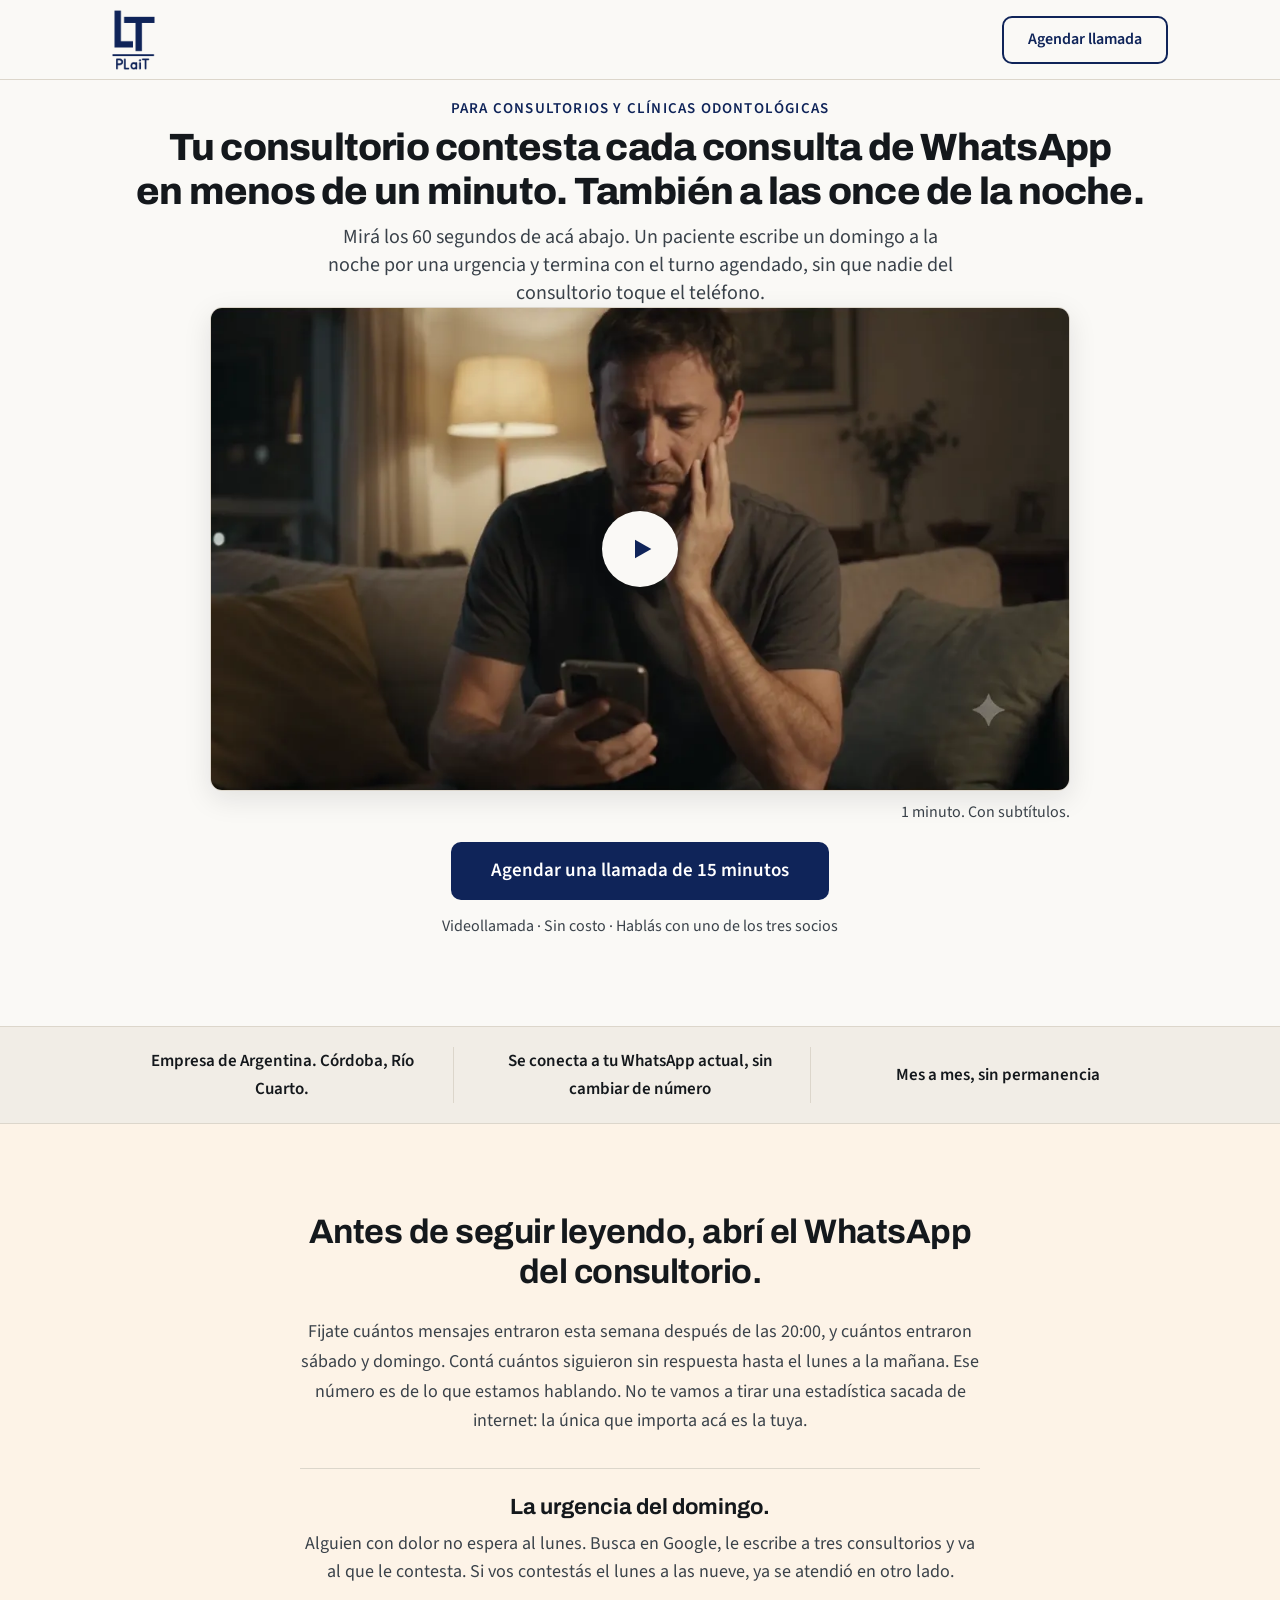
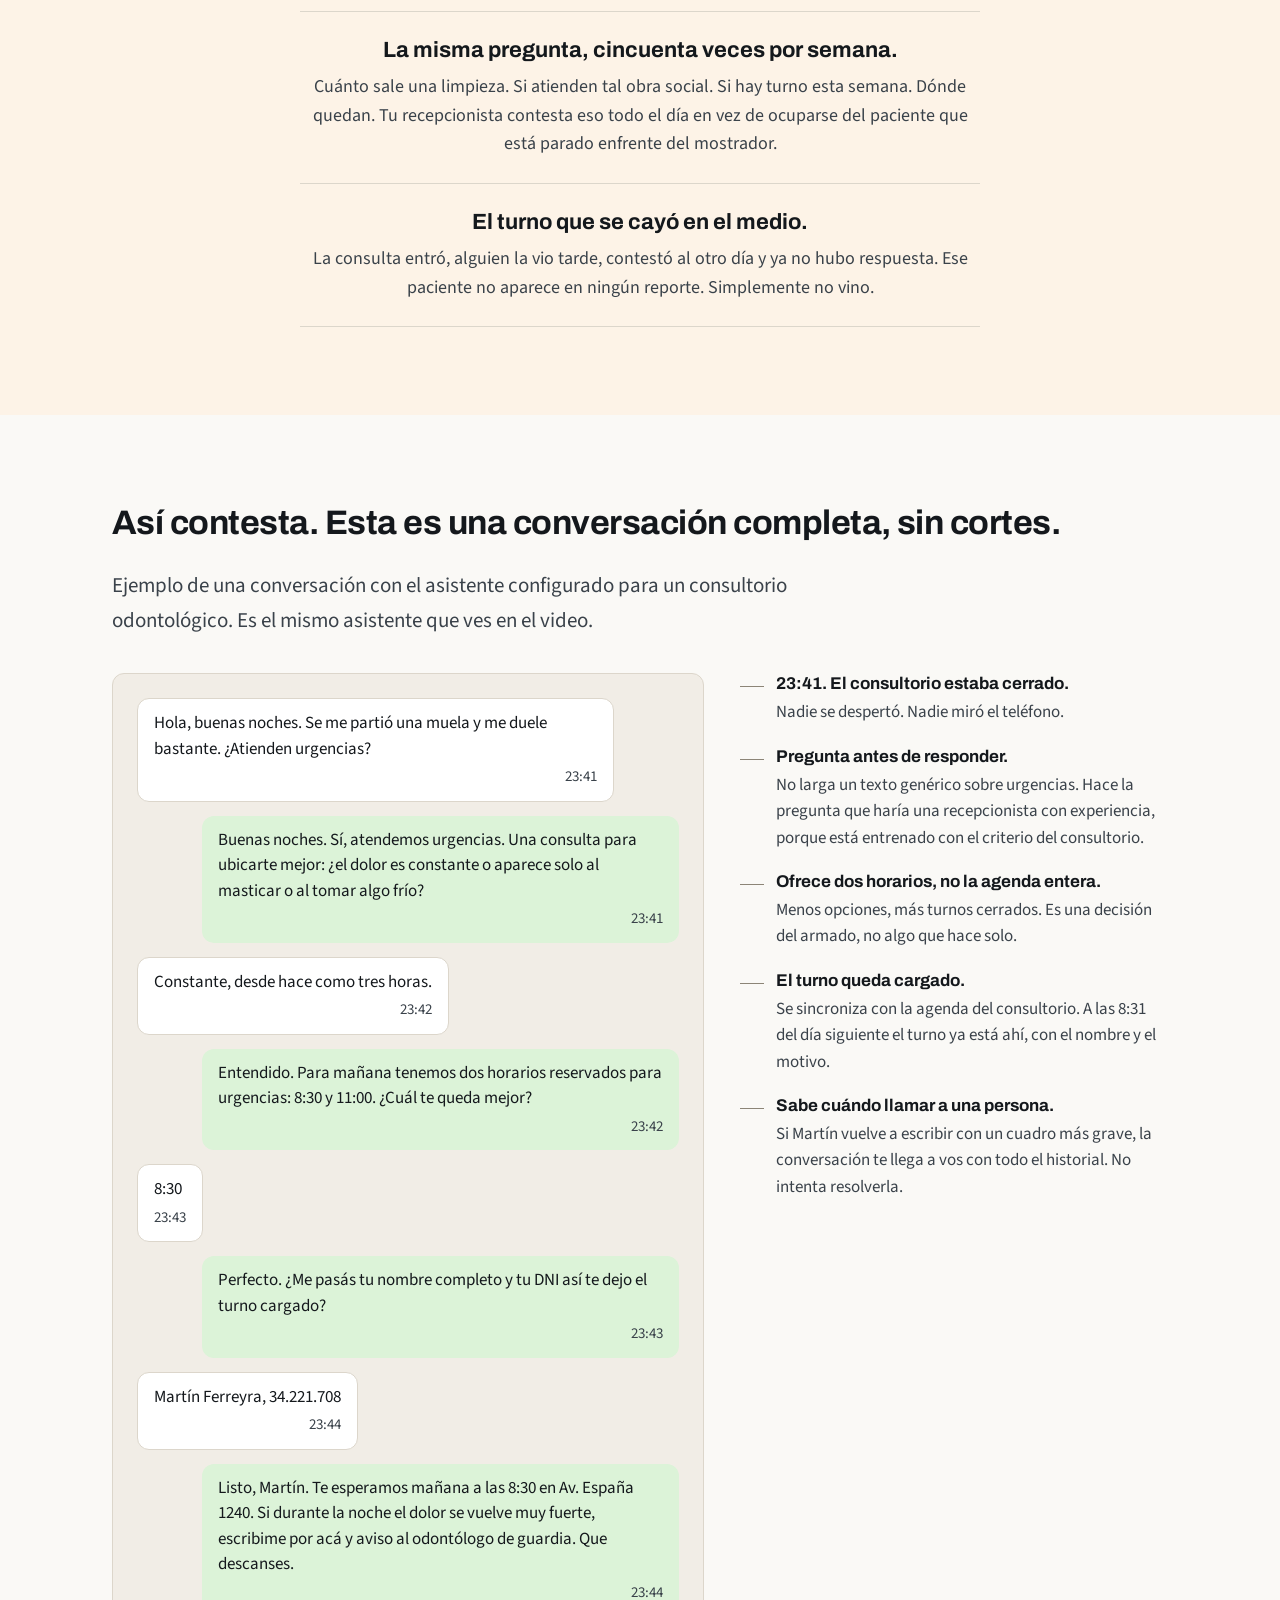
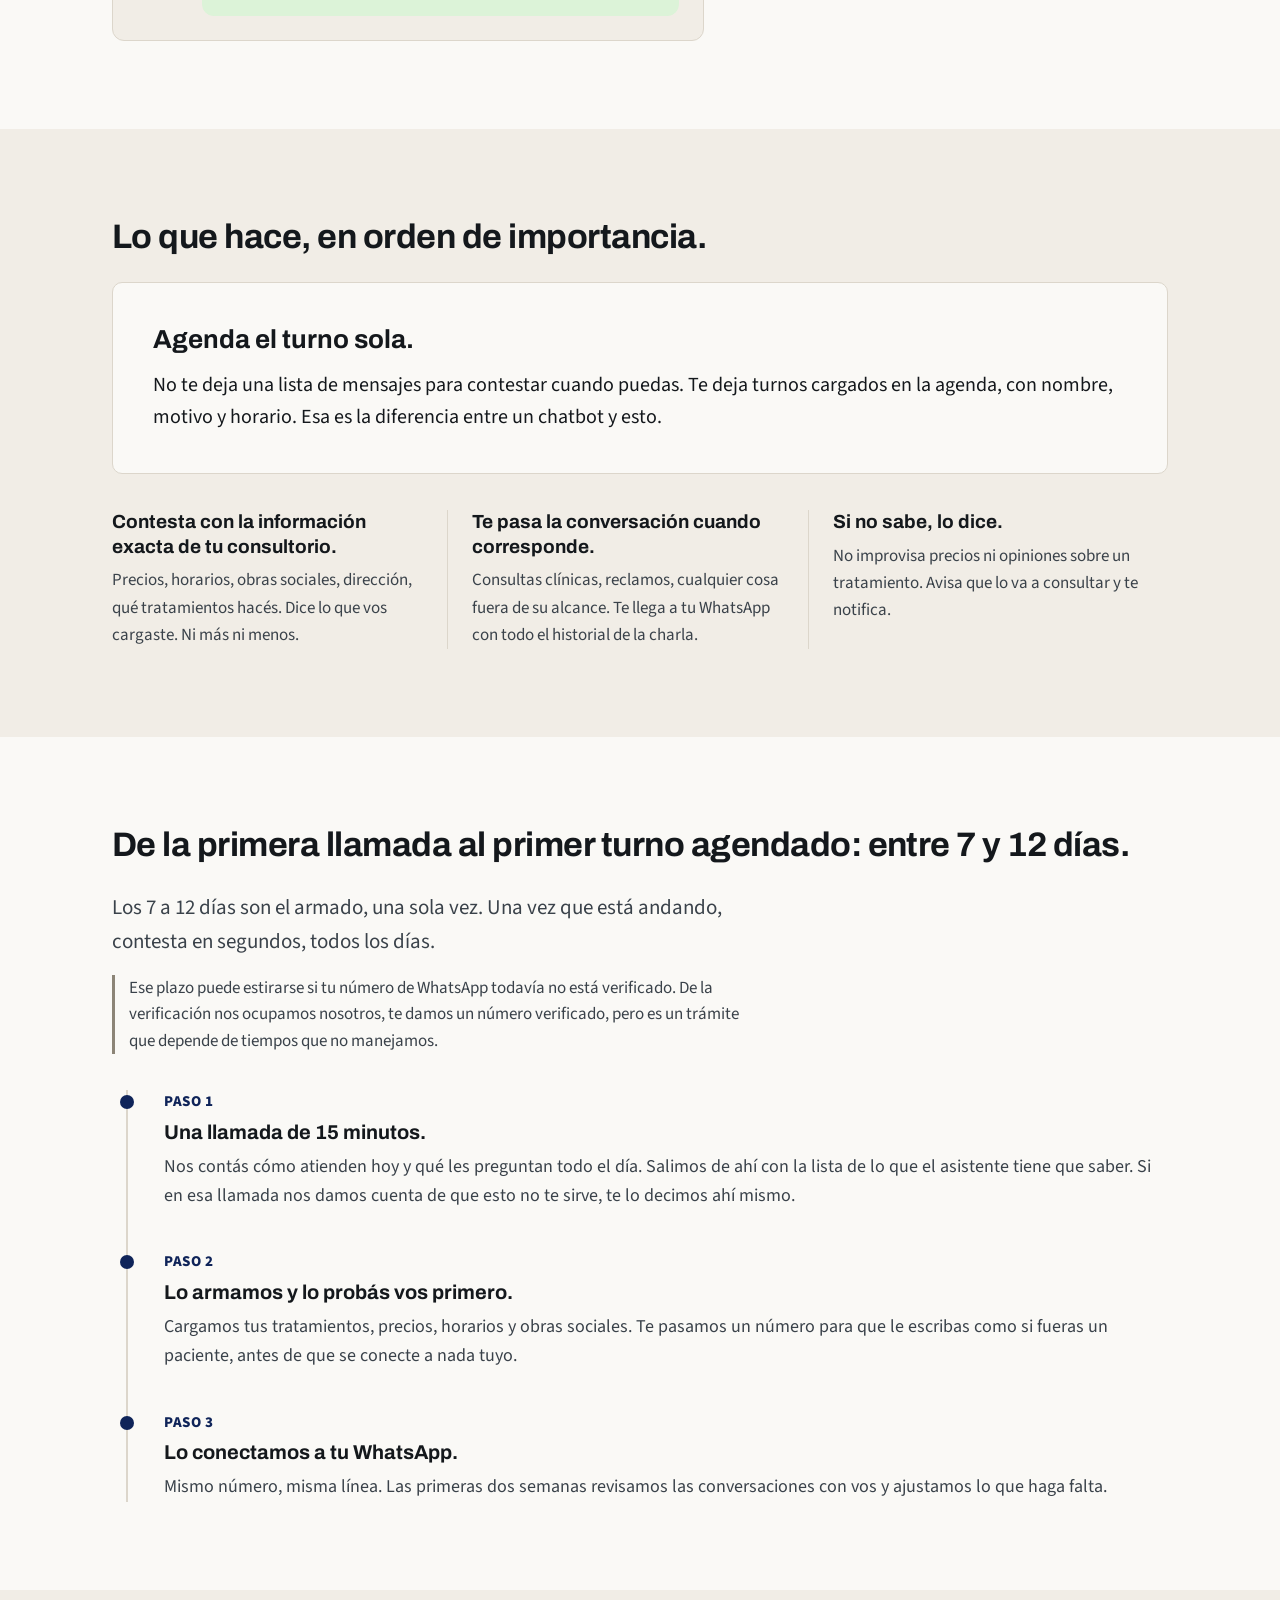
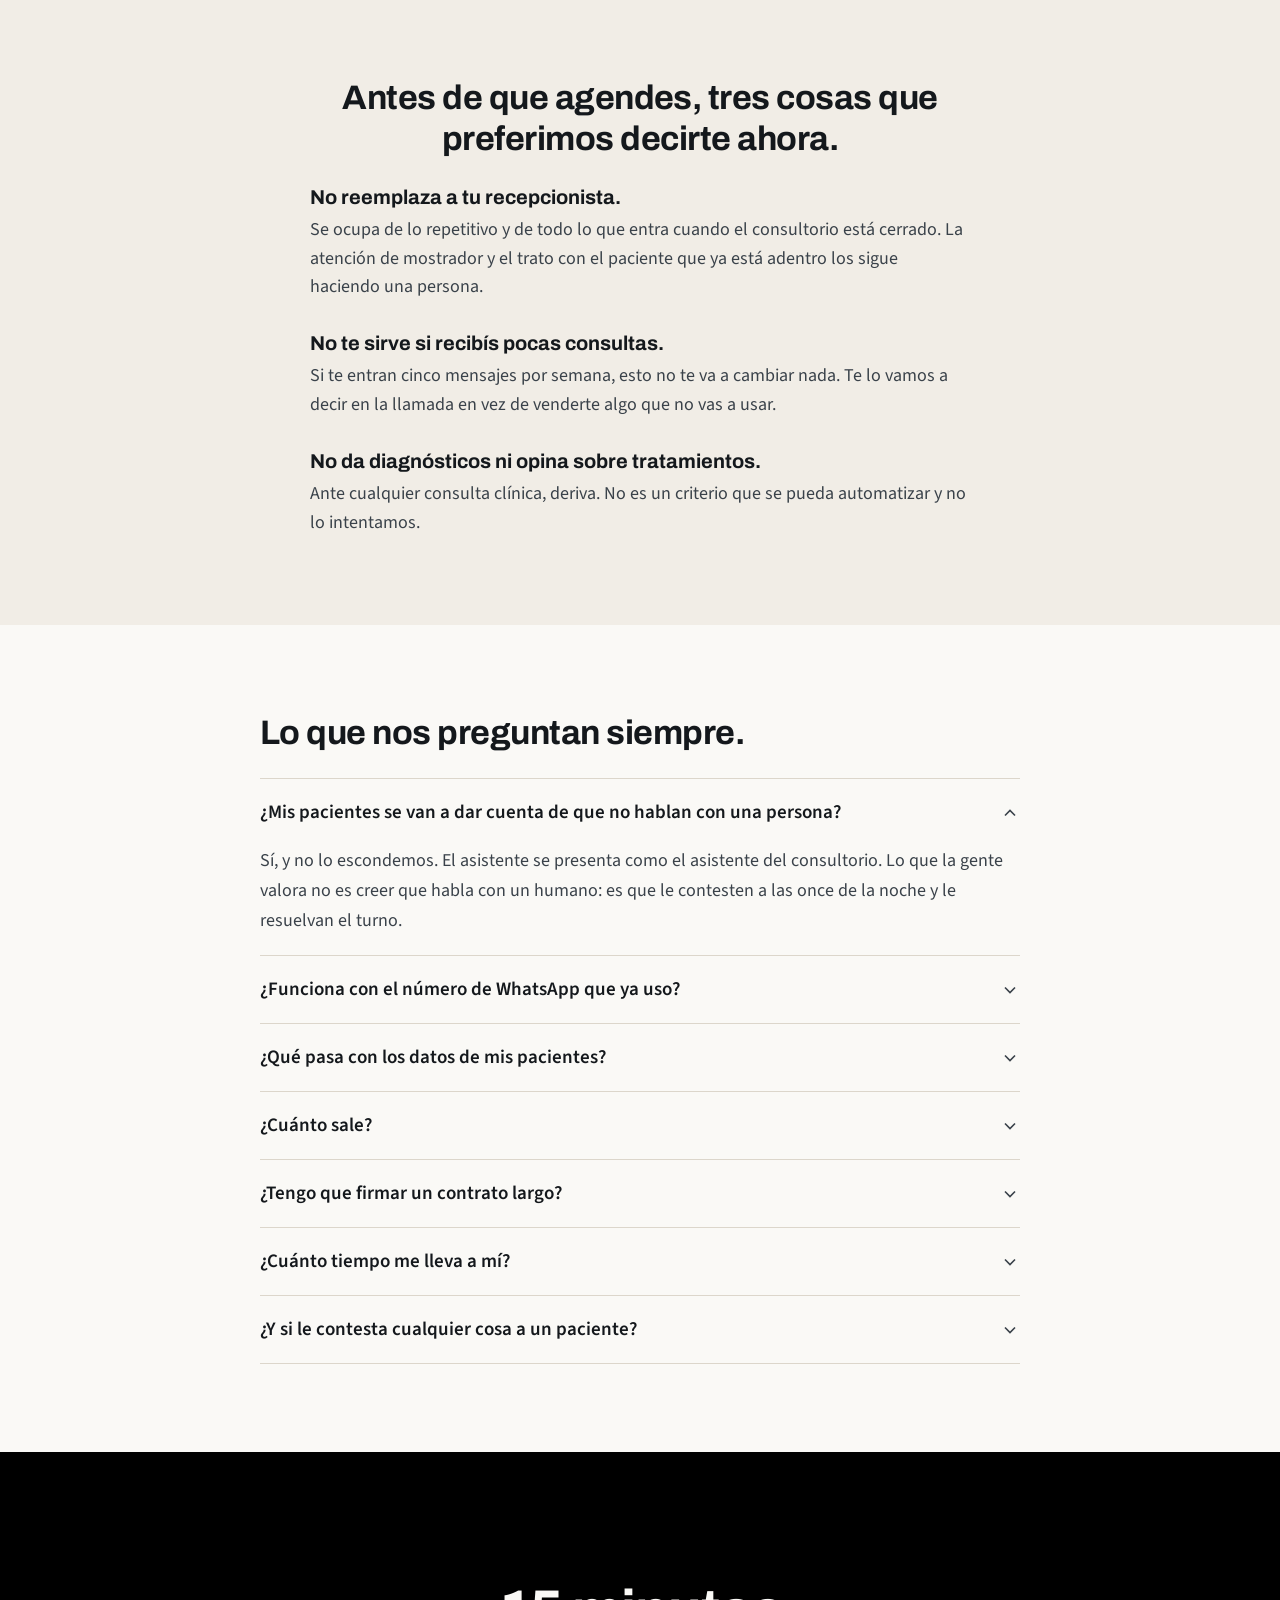
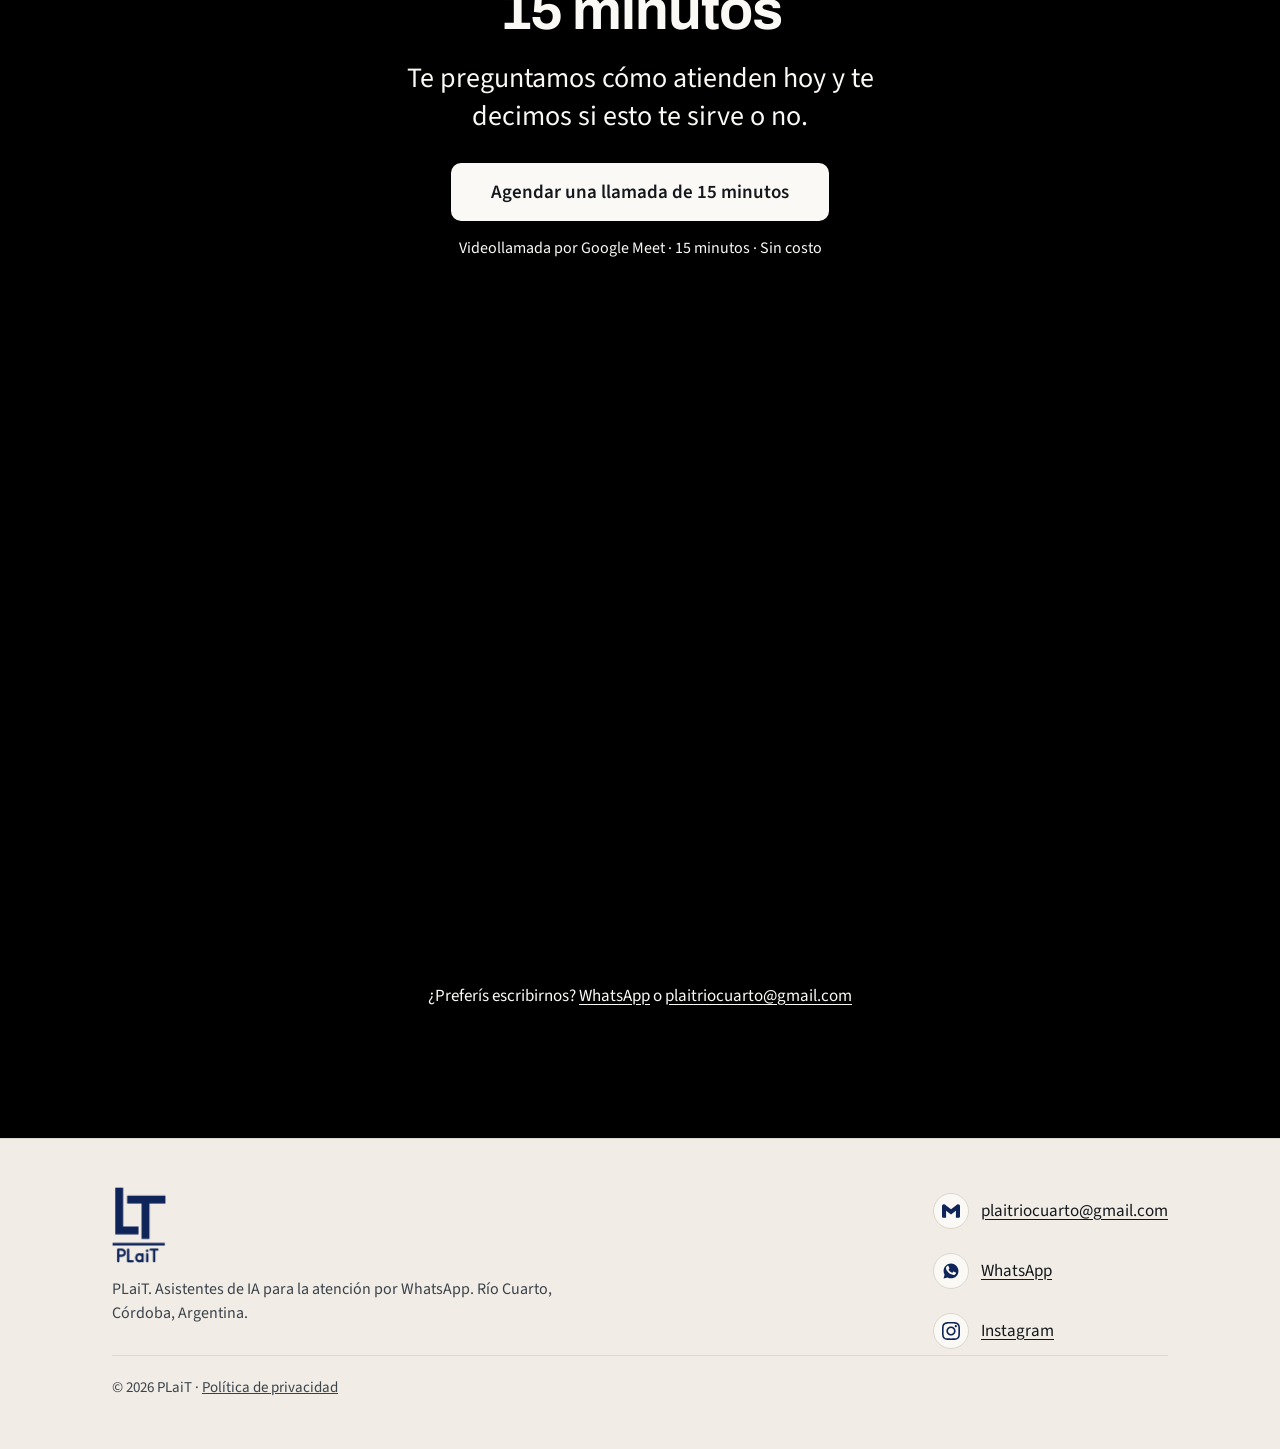
==== index.html @ 7ee76a8f "Landing de PLaiT: sitio estatico con video demo Pagina de captacion para consultorios odontologicos:" ====
<!DOCTYPE html>
<html lang="es-AR">
<head>
  <meta charset="UTF-8">
  <meta name="viewport" content="width=device-width, initial-scale=1.0">
  <title>Asistente de IA para consultorios odontológicos | PLaiT</title>
  <meta name="description" content="Un asistente que contesta el WhatsApp de tu consultorio las 24 horas, responde precios y obras sociales, y agenda los turnos solo. Somos PLaiT, de Río Cuarto. Agendá una llamada de 15 minutos.">
  
  <!-- Preload de imagen crítica LCP -->
  <link rel="preload" as="image" href="assets/images/video-poster-vertical.webp" type="image/webp" media="(max-width: 767px)">
  <link rel="preload" as="image" href="assets/images/video-poster-horizontal.webp" type="image/webp" media="(min-width: 768px)">
  
  <!-- Google Fonts con preconnect y font-display swap -->
  <link rel="preconnect" href="https://fonts.googleapis.com">
  <link rel="preconnect" href="https://fonts.gstatic.com" crossorigin>
  <link href="https://fonts.googleapis.com/css2?family=Archivo:wght@700;800&family=Source+Sans+3:wght@400;600&display=swap" rel="stylesheet">
  
  <!-- Open Graph -->
  <meta property="og:type" content="website">
  <meta property="og:title" content="Asistente de IA para consultorios odontológicos | PLaiT">
  <meta property="og:description" content="Un asistente que contesta el WhatsApp de tu consultorio las 24 horas, responde precios y obras sociales, y agenda los turnos solo. Somos PLaiT, de Río Cuarto. Agendá una llamada de 15 minutos.">
  <meta property="og:image" content="assets/images/og-plait.jpg">
  <meta property="og:image:width" content="1200">
  <meta property="og:image:height" content="630">
  <meta property="og:locale" content="es_AR">

  <!-- Favicon -->
  <link rel="icon" type="image/svg+xml" href="assets/images/favicon.svg">

  <!-- Estilos principales -->
  <link rel="stylesheet" href="assets/css/styles.css?v=2026091102">

  <!-- Datos Estructurados JSON-LD -->
  <script type="application/ld+json">
  {
    "@context": "https://schema.org",
    "@graph": [
      {
        "@type": "Organization",
        "name": "PLaiT",
        "description": "Asistentes de IA para la atención por WhatsApp de consultorios y clínicas odontológicas.",
        "email": "plaitriocuarto@gmail.com",
        "address": {
          "@type": "PostalAddress",
          "addressLocality": "Río Cuarto",
          "addressRegion": "Córdoba",
          "addressCountry": "AR"
        }
      },
      {
        "@type": "FAQPage",
        "mainEntity": [
          {
            "@type": "Question",
            "name": "¿Mis pacientes se van a dar cuenta de que no hablan con una persona?",
            "acceptedAnswer": {
              "@type": "Answer",
              "text": "Sí, y no lo escondemos. El asistente se presenta como el asistente del consultorio. Lo que la gente valora no es creer que habla con un humano: es que le contesten a las once de la noche y le resuelvan el turno."
            }
          },
          {
            "@type": "Question",
            "name": "¿Funciona con el número de WhatsApp que ya uso?",
            "acceptedAnswer": {
              "@type": "Answer",
              "text": "Sí, tus pacientes siguen escribiendo al mismo número de siempre. En la llamada te explicamos qué cambia del lado tuyo según cómo estés usando WhatsApp hoy, porque no es igual en todos los casos."
            }
          },
          {
            "@type": "Question",
            "name": "¿Qué pasa con los datos de mis pacientes?",
            "acceptedAnswer": {
              "@type": "Answer",
              "text": "Las conversaciones son tuyas y quedan en tu WhatsApp, igual que ahora. No usamos la información de tus pacientes para ninguna otra cosa. Si necesitás un acuerdo de confidencialidad firmado, lo firmamos."
            }
          },
          {
            "@type": "Question",
            "name": "¿Cuánto sale?",
            "acceptedAnswer": {
              "@type": "Answer",
              "text": "Hay un pago único de implementación, que es armarlo y entrenarlo con la información de tu consultorio, y una cuota mensual. El número depende del volumen de consultas que recibas, así que el precio real te lo damos en la llamada con tu volumen sobre la mesa. Te lo decimos en los primeros diez minutos, no después de una presentación de una hora."
            }
          },
          {
            "@type": "Question",
            "name": "¿Tengo que firmar un contrato largo?",
            "acceptedAnswer": {
              "@type": "Answer",
              "text": "Mes a mes. Avisás y se corta el mes siguiente. Sin permanencia mínima y sin penalidad."
            }
          },
          {
            "@type": "Question",
            "name": "¿Cuánto tiempo me lleva a mí?",
            "acceptedAnswer": {
              "@type": "Answer",
              "text": "La llamada de 15 minutos y un rato juntando la información: precios, horarios, obras sociales, tratamientos. La configuración la hacemos nosotros."
            }
          },
          {
            "@type": "Question",
            "name": "¿Y si le contesta cualquier cosa a un paciente?",
            "acceptedAnswer": {
              "@type": "Answer",
              "text": "Solo responde con la información que cargamos. Fuera de eso deriva. Además, las primeras dos semanas revisamos las conversaciones con vos, una por una si hace falta."
            }
          }
        ]
      }
    ]
  }
  </script>
</head>
<body>

  <!-- 4.1. Header -->
  <header class="site-header">
    <div class="container">
      <div class="header-inner">
        <a href="/" aria-label="PLaiT inicio" class="brand-link">
          <img src="assets/images/plait-logo.svg" alt="PLaiT"
               class="brand-logo" width="43" height="60">
        </a>
        <a href="#agendar" class="header-btn cta-cal">Agendar llamada</a>
      </div>
    </div>
  </header>

  <main>
    <!-- 4.2. Hero -->
    <section class="hero-section" id="hero" aria-labelledby="hero-title">
      <div class="container">
        <div class="hero-header" id="hero-header-container">
          <!-- El chip se inyecta dinámicamente si existe el parámetro ?n= -->
          <p class="hero-eyebrow">PARA CONSULTORIOS Y CLÍNICAS ODONTOLÓGICAS</p>
          <h1 class="hero-title" id="hero-title">Tu consultorio contesta cada consulta de WhatsApp<br class="desktop-break"> en menos de un minuto. También a las once de la noche.</h1>
          <p class="hero-bajada">Mirá los 60 segundos de acá abajo. Un paciente escribe un domingo a la noche por una urgencia y termina con el turno agendado, sin que nadie del consultorio toque el teléfono.</p>
        </div>

        <!-- Fachada de video con click-to-play -->
        <div class="video-container">
          <div class="video-wrapper" id="video-wrapper">
            <button type="button" class="video-facade" id="video-facade" aria-label="Reproducir el video de demostración, 60 segundos">
              <picture>
                <source media="(max-width: 767px)" srcset="assets/images/video-poster-vertical.webp" type="image/webp" width="1080" height="1350">
                <source media="(max-width: 767px)" srcset="assets/images/video-poster-vertical.jpg" type="image/jpeg" width="1080" height="1350">
                <source srcset="assets/images/video-poster-horizontal.webp" type="image/webp">
                <img src="assets/images/video-poster-horizontal.jpg" alt="Un paciente con dolor de muelas mira el celular un domingo a las 23:41" width="1600" height="900" loading="eager" fetchpriority="high">
              </picture>
              <span class="play-btn" aria-hidden="true">
                <svg class="play-icon" viewBox="0 0 24 24" aria-hidden="true"><polygon points="6,4 20,12 6,20"></polygon></svg>
              </span>
            </button>
          </div>
          <p class="video-caption">1 minuto. Con subtítulos.</p>
        </div>

        <!-- CTA Principal del Hero -->
        <div class="hero-cta-group">
          <a href="#agendar" class="btn-cta cta-cal">Agendar una llamada de 15 minutos</a>
          <p class="microcopy">Videollamada · Sin costo · Hablás con uno de los tres socios</p>
        </div>
      </div>
    </section>

    <!-- 4.3. Franja de hechos -->
    <section class="hechos-section" aria-label="Hechos clave de PLaiT">
      <div class="container">
        <div class="hechos-grid">
          <div class="hecho-item">Empresa de Argentina. Córdoba, Río Cuarto.</div>
          <div class="hecho-item">Se conecta a tu WhatsApp actual, sin cambiar de número</div>
          <div class="hecho-item">Mes a mes, sin permanencia</div>
        </div>
      </div>
    </section>

    <!-- 4.4. El problema -->
    <section class="problema-section" id="problema" aria-labelledby="problema-title">
      <div class="container">
        <div class="problema-wrapper">
          <h2 id="problema-title">Antes de seguir leyendo, abrí el WhatsApp del consultorio.</h2>
          <p class="problema-bajada">Fijate cuántos mensajes entraron esta semana después de las 20:00, y cuántos entraron sábado y domingo. Contá cuántos siguieron sin respuesta hasta el lunes a la mañana. Ese número es de lo que estamos hablando. No te vamos a tirar una estadística sacada de internet: la única que importa acá es la tuya.</p>
          <div class="problema-lista">
            <article class="problema-item">
              <h3>La urgencia del domingo.</h3>
              <p>Alguien con dolor no espera al lunes. Busca en Google, le escribe a tres consultorios y va al que le contesta. Si vos contestás el lunes a las nueve, ya se atendió en otro lado.</p>
            </article>
            <article class="problema-item">
              <h3>La misma pregunta, cincuenta veces por semana.</h3>
              <p>Cuánto sale una limpieza. Si atienden tal obra social. Si hay turno esta semana. Dónde quedan. Tu recepcionista contesta eso todo el día en vez de ocuparse del paciente que está parado enfrente del mostrador.</p>
            </article>
            <article class="problema-item">
              <h3>El turno que se cayó en el medio.</h3>
              <p>La consulta entró, alguien la vio tarde, contestó al otro día y ya no hubo respuesta. Ese paciente no aparece en ningún reporte. Simplemente no vino.</p>
            </article>
          </div>
        </div>
      </div>
    </section>

    <!-- 4.5. La demostración escrita -->
    <section class="demo-section" id="demostracion" aria-labelledby="demo-title">
      <div class="container">
        <div class="demo-header">
          <h2 id="demo-title">Así contesta. Esta es una conversación completa, sin cortes.</h2>
          <p class="demo-bajada">Ejemplo de una conversación con el asistente configurado para un consultorio odontológico. Es el mismo asistente que ves en el video.</p>
        </div>

        <div class="demo-grid">
          <!-- Columna Izquierda: Chat simulado en HTML y CSS puro -->
          <div class="chat-container" role="region" aria-label="Transcripción de la conversación de WhatsApp">
            <div class="chat-bubble bubble-paciente">
              <p>Hola, buenas noches. Se me partió una muela y me duele bastante. ¿Atienden urgencias?</p>
              <span class="chat-time">23:41</span>
            </div>

            <div class="chat-bubble bubble-asistente">
              <p>Buenas noches. Sí, atendemos urgencias. Una consulta para ubicarte mejor: ¿el dolor es constante o aparece solo al masticar o al tomar algo frío?</p>
              <span class="chat-time">23:41</span>
            </div>

            <div class="chat-bubble bubble-paciente">
              <p>Constante, desde hace como tres horas.</p>
              <span class="chat-time">23:42</span>
            </div>

            <div class="chat-bubble bubble-asistente">
              <p>Entendido. Para mañana tenemos dos horarios reservados para urgencias: 8:30 y 11:00. ¿Cuál te queda mejor?</p>
              <span class="chat-time">23:42</span>
            </div>

            <div class="chat-bubble bubble-paciente">
              <p>8:30</p>
              <span class="chat-time">23:43</span>
            </div>

            <div class="chat-bubble bubble-asistente">
              <p>Perfecto. ¿Me pasás tu nombre completo y tu DNI así te dejo el turno cargado?</p>
              <span class="chat-time">23:43</span>
            </div>

            <div class="chat-bubble bubble-paciente">
              <p>Martín Ferreyra, 34.221.708</p>
              <span class="chat-time">23:44</span>
            </div>

            <div class="chat-bubble bubble-asistente">
              <p>Listo, Martín. Te esperamos mañana a las 8:30 en Av. España 1240. Si durante la noche el dolor se vuelve muy fuerte, escribime por acá y aviso al odontólogo de guardia. Que descanses.</p>
              <span class="chat-time">23:44</span>
            </div>
          </div>

          <!-- Columna Derecha: Anotaciones conectadas -->
          <div class="anotaciones-list">
            <article class="anotacion-card">
              <span class="anotacion-line" aria-hidden="true"></span>
              <div class="anotacion-content">
                <h3>23:41. El consultorio estaba cerrado.</h3>
                <p>Nadie se despertó. Nadie miró el teléfono.</p>
              </div>
            </article>

            <article class="anotacion-card">
              <span class="anotacion-line" aria-hidden="true"></span>
              <div class="anotacion-content">
                <h3>Pregunta antes de responder.</h3>
                <p>No larga un texto genérico sobre urgencias. Hace la pregunta que haría una recepcionista con experiencia, porque está entrenado con el criterio del consultorio.</p>
              </div>
            </article>

            <article class="anotacion-card">
              <span class="anotacion-line" aria-hidden="true"></span>
              <div class="anotacion-content">
                <h3>Ofrece dos horarios, no la agenda entera.</h3>
                <p>Menos opciones, más turnos cerrados. Es una decisión del armado, no algo que hace solo.</p>
              </div>
            </article>

            <article class="anotacion-card">
              <span class="anotacion-line" aria-hidden="true"></span>
              <div class="anotacion-content">
                <h3>El turno queda cargado.</h3>
                <p>Se sincroniza con la agenda del consultorio. A las 8:31 del día siguiente el turno ya está ahí, con el nombre y el motivo.</p>
              </div>
            </article>

            <article class="anotacion-card">
              <span class="anotacion-line" aria-hidden="true"></span>
              <div class="anotacion-content">
                <h3>Sabe cuándo llamar a una persona.</h3>
                <p>Si Martín vuelve a escribir con un cuadro más grave, la conversación te llega a vos con todo el historial. No intenta resolverla.</p>
              </div>
            </article>
          </div>
        </div>
      </div>
    </section>

    <!-- 4.6. Qué hace -->
    <section class="que-hace-section" id="que-hace" aria-labelledby="que-hace-title">
      <div class="container">
        <h2 id="que-hace-title">Lo que hace, en orden de importancia.</h2>
        
        <div class="card-principal">
          <h3>Agenda el turno sola.</h3>
          <p>No te deja una lista de mensajes para contestar cuando puedas. Te deja turnos cargados en la agenda, con nombre, motivo y horario. Esa es la diferencia entre un chatbot y esto.</p>
        </div>

        <div class="secundarios-grid">
          <article class="secundario-item">
            <h3>Contesta con la información exacta de tu consultorio.</h3>
            <p>Precios, horarios, obras sociales, dirección, qué tratamientos hacés. Dice lo que vos cargaste. Ni más ni menos.</p>
          </article>

          <article class="secundario-item">
            <h3>Te pasa la conversación cuando corresponde.</h3>
            <p>Consultas clínicas, reclamos, cualquier cosa fuera de su alcance. Te llega a tu WhatsApp con todo el historial de la charla.</p>
          </article>

          <article class="secundario-item">
            <h3>Si no sabe, lo dice.</h3>
            <p>No improvisa precios ni opiniones sobre un tratamiento. Avisa que lo va a consultar y te notifica.</p>
          </article>
        </div>
      </div>
    </section>

    <!-- 4.7. Cómo se pone en marcha -->
    <section class="marcha-section" id="puesta-en-marcha" aria-labelledby="marcha-title">
      <div class="container">
        <h2 id="marcha-title">De la primera llamada al primer turno agendado: entre 7 y 12 días.</h2>
        <p class="marcha-bajada">Los 7 a 12 días son el armado, una sola vez. Una vez que está andando, contesta en segundos, todos los días.</p>
        <p class="marcha-nota">
          Ese plazo puede estirarse si tu número de WhatsApp todavía no está verificado. De la
          verificación nos ocupamos nosotros, te damos un número verificado, pero es un trámite que
          depende de tiempos que no manejamos.
        </p>

        <div class="timeline">
          <div class="timeline-step">
            <span class="timeline-dot" aria-hidden="true"></span>
            <span class="step-label">PASO 1</span>
            <h3>Una llamada de 15 minutos.</h3>
            <p>Nos contás cómo atienden hoy y qué les preguntan todo el día. Salimos de ahí con la lista de lo que el asistente tiene que saber. Si en esa llamada nos damos cuenta de que esto no te sirve, te lo decimos ahí mismo.</p>
          </div>

          <div class="timeline-step">
            <span class="timeline-dot" aria-hidden="true"></span>
            <span class="step-label">PASO 2</span>
            <h3>Lo armamos y lo probás vos primero.</h3>
            <p>Cargamos tus tratamientos, precios, horarios y obras sociales. Te pasamos un número para que le escribas como si fueras un paciente, antes de que se conecte a nada tuyo.</p>
          </div>

          <div class="timeline-step">
            <span class="timeline-dot" aria-hidden="true"></span>
            <span class="step-label">PASO 3</span>
            <h3>Lo conectamos a tu WhatsApp.</h3>
            <p>Mismo número, misma línea. Las primeras dos semanas revisamos las conversaciones con vos y ajustamos lo que haga falta.</p>
          </div>
        </div>
      </div>
    </section>

    <!-- 4.8. Qué no hace -->
    <section class="que-no-hace-section" id="que-no-hace" aria-labelledby="que-no-hace-title">
      <div class="container">
        <div class="no-hace-wrapper">
          <h2 id="que-no-hace-title">Antes de que agendes, tres cosas que preferimos decirte ahora.</h2>
          <div class="no-hace-lista">
            <article class="no-hace-item">
              <h3>No reemplaza a tu recepcionista.</h3>
              <p>Se ocupa de lo repetitivo y de todo lo que entra cuando el consultorio está cerrado. La atención de mostrador y el trato con el paciente que ya está adentro los sigue haciendo una persona.</p>
            </article>

            <article class="no-hace-item">
              <h3>No te sirve si recibís pocas consultas.</h3>
              <p>Si te entran cinco mensajes por semana, esto no te va a cambiar nada. Te lo vamos a decir en la llamada en vez de venderte algo que no vas a usar.</p>
            </article>

            <article class="no-hace-item">
              <h3>No da diagnósticos ni opina sobre tratamientos.</h3>
              <p>Ante cualquier consulta clínica, deriva. No es un criterio que se pueda automatizar y no lo intentamos.</p>
            </article>
          </div>
        </div>
      </div>
    </section>


    <!-- 4.10. Preguntas frecuentes -->
    <section class="faq-section" id="faq" aria-labelledby="faq-title">
      <div class="container">
        <div class="faq-wrapper">
          <h2 id="faq-title">Lo que nos preguntan siempre.</h2>
          
          <div class="faq-list">
            <div class="faq-item">
              <button type="button" class="faq-trigger" aria-expanded="true" aria-controls="faq-panel-1" id="faq-btn-1">
                <span>¿Mis pacientes se van a dar cuenta de que no hablan con una persona?</span>
                <svg class="faq-chevron" viewBox="0 0 24 24" aria-hidden="true"><polyline points="6 9 12 15 18 9"></polyline></svg>
              </button>
              <div class="faq-panel" id="faq-panel-1" role="region" aria-labelledby="faq-btn-1">
                <p>Sí, y no lo escondemos. El asistente se presenta como el asistente del consultorio. Lo que la gente valora no es creer que habla con un humano: es que le contesten a las once de la noche y le resuelvan el turno.</p>
              </div>
            </div>

            <div class="faq-item">
              <button type="button" class="faq-trigger" aria-expanded="false" aria-controls="faq-panel-2" id="faq-btn-2">
                <span>¿Funciona con el número de WhatsApp que ya uso?</span>
                <svg class="faq-chevron" viewBox="0 0 24 24" aria-hidden="true"><polyline points="6 9 12 15 18 9"></polyline></svg>
              </button>
              <div class="faq-panel" id="faq-panel-2" role="region" aria-labelledby="faq-btn-2" hidden>
                <p>Sí, tus pacientes siguen escribiendo al mismo número de siempre. En la llamada te explicamos qué cambia del lado tuyo según cómo estés usando WhatsApp hoy, porque no es igual en todos los casos.</p>
              </div>
            </div>

            <div class="faq-item">
              <button type="button" class="faq-trigger" aria-expanded="false" aria-controls="faq-panel-3" id="faq-btn-3">
                <span>¿Qué pasa con los datos de mis pacientes?</span>
                <svg class="faq-chevron" viewBox="0 0 24 24" aria-hidden="true"><polyline points="6 9 12 15 18 9"></polyline></svg>
              </button>
              <div class="faq-panel" id="faq-panel-3" role="region" aria-labelledby="faq-btn-3" hidden>
                <p>Las conversaciones son tuyas y quedan en tu WhatsApp, igual que ahora. No usamos la información de tus pacientes para ninguna otra cosa. Si necesitás un acuerdo de confidencialidad firmado, lo firmamos.</p>
              </div>
            </div>

            <div class="faq-item">
              <button type="button" class="faq-trigger" aria-expanded="false" aria-controls="faq-panel-4" id="faq-btn-4">
                <span>¿Cuánto sale?</span>
                <svg class="faq-chevron" viewBox="0 0 24 24" aria-hidden="true"><polyline points="6 9 12 15 18 9"></polyline></svg>
              </button>
              <div class="faq-panel" id="faq-panel-4" role="region" aria-labelledby="faq-btn-4" hidden>
                <p>Hay un pago único de implementación, que es armarlo y entrenarlo con la información de tu consultorio, y una cuota mensual. El número depende del volumen de consultas que recibas, así que el precio real te lo damos en la llamada con tu volumen sobre la mesa. Te lo decimos en los primeros diez minutos, no después de una presentación de una hora.</p>
              </div>
            </div>

            <div class="faq-item">
              <button type="button" class="faq-trigger" aria-expanded="false" aria-controls="faq-panel-5" id="faq-btn-5">
                <span>¿Tengo que firmar un contrato largo?</span>
                <svg class="faq-chevron" viewBox="0 0 24 24" aria-hidden="true"><polyline points="6 9 12 15 18 9"></polyline></svg>
              </button>
              <div class="faq-panel" id="faq-panel-5" role="region" aria-labelledby="faq-btn-5" hidden>
                <p>Mes a mes. Avisás y se corta el mes siguiente. Sin permanencia mínima y sin penalidad.</p>
              </div>
            </div>

            <div class="faq-item">
              <button type="button" class="faq-trigger" aria-expanded="false" aria-controls="faq-panel-6" id="faq-btn-6">
                <span>¿Cuánto tiempo me lleva a mí?</span>
                <svg class="faq-chevron" viewBox="0 0 24 24" aria-hidden="true"><polyline points="6 9 12 15 18 9"></polyline></svg>
              </button>
              <div class="faq-panel" id="faq-panel-6" role="region" aria-labelledby="faq-btn-6" hidden>
                <p>La llamada de 15 minutos y un rato juntando la información: precios, horarios, obras sociales, tratamientos. La configuración la hacemos nosotros.</p>
              </div>
            </div>

            <div class="faq-item">
              <button type="button" class="faq-trigger" aria-expanded="false" aria-controls="faq-panel-7" id="faq-btn-7">
                <span>¿Y si le contesta cualquier cosa a un paciente?</span>
                <svg class="faq-chevron" viewBox="0 0 24 24" aria-hidden="true"><polyline points="6 9 12 15 18 9"></polyline></svg>
              </button>
              <div class="faq-panel" id="faq-panel-7" role="region" aria-labelledby="faq-btn-7" hidden>
                <p>Solo responde con la información que cargamos. Fuera de eso deriva. Además, las primeras dos semanas revisamos las conversaciones con vos, una por una si hace falta.</p>
              </div>
            </div>
          </div>
        </div>
      </div>
    </section>

    <!-- 4.11. Cierre y Cal.com -->
    <section class="cierre-section" id="agendar" aria-labelledby="cierre-title">
      <div class="container">
        <h2 id="cierre-title">15 minutos</h2>
        <p class="cierre-bajada">Te preguntamos cómo atienden hoy y te decimos si esto te sirve o no.</p>
        
        <a href="#agendar" class="cierre-btn cta-cal">Agendar una llamada de 15 minutos</a>
        <p class="cierre-microcopy">Videollamada por Google Meet · 15 minutos · Sin costo</p>

        <!-- Embed inline de Cal.com con altura reservada -->
        <div class="cal-container" id="cal-embed-container">
          <div class="cal-inline-widget" id="cal-inline"></div>
        </div>

        <p class="cierre-contacto-line">¿Preferís escribirnos? <a href="#" class="link-cierre whatsapp-link">WhatsApp</a> o <a href="mailto:plaitriocuarto@gmail.com" class="link-cierre">plaitriocuarto@gmail.com</a></p>
      </div>
    </section>
  </main>

  <!-- 4.12. Barra sticky móvil -->
  <aside class="mobile-sticky-bar" id="mobile-sticky-bar" aria-label="Acción rápida para agendar">
    <a href="#agendar" class="btn-cta cta-cal">Agendar llamada de 15 minutos</a>
  </aside>

  <!-- 4.13. Pie -->
  <footer class="site-footer">
    <div class="container">
      <div class="footer-inner">
        <div class="footer-brand">
          <img src="assets/images/plait-logo.svg" alt="PLaiT"
               class="footer-logo" width="53" height="76">
          <p class="footer-desc">PLaiT. Asistentes de IA para la atención por WhatsApp. Río Cuarto, Córdoba, Argentina.</p>
        </div>

        <div class="footer-links">
          <a href="mailto:plaitriocuarto@gmail.com" class="footer-link">
            <span class="footer-icon-badge">
              <img src="assets/images/icono-gmail.svg" alt="" class="footer-icon" width="18" height="18">
            </span>
            <span>plaitriocuarto@gmail.com</span>
          </a>
          <a href="#" class="footer-link whatsapp-link">
            <span class="footer-icon-badge">
              <img src="assets/images/icono-whatsapp.svg" alt="" class="footer-icon" width="18" height="18">
            </span>
            <span>WhatsApp</span>
          </a>
          <a href="#" class="footer-link instagram-link">
            <span class="footer-icon-badge">
              <img src="assets/images/icono-instagram.svg" alt="" class="footer-icon" width="18" height="18">
            </span>
            <span>Instagram</span>
          </a>
        </div>
      </div>

      <div class="footer-legal">
        <p>© 2026 PLaiT · <a href="/privacidad">Política de privacidad</a></p>
      </div>
    </div>
  </footer>

  <!-- Scripts -->
  <script src="assets/js/config.js?v=2026091102"></script>
  <script src="assets/js/main.js?v=2026091102"></script>
</body>
</html>
---- assets/css/styles.css ----
/* ==========================================================================
   PLaiT - HOJA DE ESTILOS PRINCIPAL
   Sistema de diseño sobrio, accesible y mobile-first
   ========================================================================== */

:root {
  --papel:        #FAF9F6;  /* fondo base, crema, no blanco puro */
  --papel-2:      #F1EDE6;  /* fondo de secciones alternas */
  --papel-3:      #FDF3E7;  /* fondo del bloque de problema, crema cálido */
  --tinta:        #14181C;  /* texto principal   16.94:1 sobre papel  AAA */
  --tinta-2:      #3A424A;  /* texto secundario   9.69:1 sobre papel  AAA */
  --acento:       #0F2459;  /* azul marino de marca. Blanco encima: 14.82:1  AAA */
  --acento-hover: #1B3573;  /* Blanco encima: 11.64:1                        AAA */
  --alerta:       #A34313;  /* naranja tostado    5.92:1 sobre papel  AA */
  --borde:        #8C8577;  /* bordes funcionales 3.48:1 sobre papel  AA graficos */
  --borde-suave:  #DCD6CB;  /* solo separadores decorativos, nunca borde de control */
  --blanco:       #FFFFFF;
  --chat-verde:   #DCF3D8;
}

/* Reset y caja */
*, *::before, *::after {
  box-sizing: border-box;
  margin: 0;
  padding: 0;
}

html {
  font-size: 16px;
  scroll-behavior: smooth;
  -webkit-text-size-adjust: 100%;
}

body {
  font-family: 'Source Sans 3', -apple-system, BlinkMacSystemFont, 'Segoe UI', Roboto, sans-serif;
  background-color: var(--papel);
  color: var(--tinta);
  font-size: 18px;
  line-height: 1.65;
  font-weight: 400;
  -webkit-font-smoothing: antialiased;
  -moz-osx-font-smoothing: grayscale;
}

/* Tipografía de encabezados */
h1, h2, h3 {
  font-family: 'Archivo', -apple-system, BlinkMacSystemFont, 'Segoe UI', Roboto, sans-serif;
  color: var(--tinta);
  font-feature-settings: "cv02", "cv03", "cv04", "cv11";
}

h1 {
  font-size: 30px;
  line-height: 1.15;
  font-weight: 800;
  letter-spacing: -0.02em;
}

h2 {
  font-size: 25px;
  line-height: 1.2;
  font-weight: 700;
  letter-spacing: -0.015em;
  margin-bottom: 20px;
}

h3 {
  font-size: 20px;
  line-height: 1.3;
  font-weight: 700;
}

p {
  color: var(--tinta-2);
  margin-bottom: 16px;
}

p:last-child {
  margin-bottom: 0;
}

/* Enlaces y botones base */
a {
  color: inherit;
  text-decoration: none;
}

button {
  font-family: inherit;
  font-size: inherit;
  border: none;
  background: none;
  cursor: pointer;
}

/* Accesibilidad y foco */
:focus,
:focus-visible,
a:focus,
a:focus-visible,
button:focus,
button:focus-visible {
  outline: 3px solid var(--acento) !important;
  outline-color: var(--acento) !important;
  outline-offset: 3px !important;
}

/* Contenedores */
.container {
  width: 100%;
  max-width: 1120px;
  margin-left: auto;
  margin-right: auto;
  padding-left: 20px;
  padding-right: 20px;
}

.text-col {
  max-width: 680px;
}

.text-col-center {
  max-width: 680px;
  margin-left: auto;
  margin-right: auto;
}

/* Header */
.site-header {
  height: 80px;
  background-color: var(--papel);
  border-bottom: 1px solid var(--borde-suave);
  display: flex;
  align-items: center;
}

.header-inner {
  display: flex;
  align-items: center;
  justify-content: space-between;
  width: 100%;
}

.brand-link {
  display: inline-flex;
  align-items: center;
  min-height: 48px;
}

.brand-logo {
  height: 60px;
  width: auto;
  display: block;
}

.header-btn {
  display: none;
  align-items: center;
  justify-content: center;
  height: 48px;
  padding: 0 24px;
  background-color: transparent;
  border: 2px solid var(--acento);
  border-radius: 10px;
  color: var(--acento);
  font-size: 16px;
  font-weight: 600;
  transition: background-color 0.16s ease, color 0.16s ease;
}

.header-btn:hover {
  background-color: var(--acento);
  color: var(--blanco);
}

/* Botones principales */
.btn-cta {
  display: inline-flex;
  align-items: center;
  justify-content: center;
  height: 58px;
  width: 100%;
  padding: 0 24px;
  background-color: var(--acento);
  color: var(--blanco);
  font-size: 18px;
  font-weight: 600;
  border-radius: 10px;
  text-decoration: none;
  cursor: pointer;
  transition: background-color 0.16s ease, transform 0.16s ease;
}

.btn-cta:hover {
  background-color: var(--acento-hover);
  transform: translateY(-1px);
}

/* Microcopy */
.microcopy {
  font-size: 16px;
  line-height: 1.5;
  color: var(--tinta-2);
  text-align: center;
  margin-top: 14px;
}

/* Hero Section */
.hero-section {
  background-color: var(--papel);
  padding-top: 8px;
  padding-bottom: 64px;
  text-align: center;
}

.hero-header {
  display: flex;
  flex-direction: column;
  align-items: center;
  margin-bottom: 0;
}

.hero-chip {
  display: inline-flex;
  align-items: center;
  background-color: var(--papel-2);
  border: 1px solid var(--borde);
  border-radius: 9999px;
  padding: 3px 12px;
  font-size: 15px;
  color: var(--tinta-2);
  margin-bottom: 6px;
}

.hero-eyebrow {
  font-size: 15px;
  font-weight: 600;
  line-height: 1.2;
  letter-spacing: 0.08em;
  text-transform: uppercase;
  color: var(--acento);
  margin-bottom: 4px;
}

.hero-title {
  font-size: 24px;
  line-height: 1.15;
  font-weight: 800;
  letter-spacing: -0.02em;
  margin-bottom: 6px;
  max-width: 1060px;
}

.desktop-break {
  display: none;
}

.hero-bajada {
  font-size: 16px;
  line-height: 1.35;
  color: var(--tinta-2);
  max-width: 640px;
  margin-left: auto;
  margin-right: auto;
  margin-bottom: 24px;
}

/* Video Facade */
.video-container {
  width: 100%;
  max-width: 860px;
  margin-left: auto;
  margin-right: auto;
  margin-bottom: 16px;
}

/* En celulares la caja es 4:5, igual que demo-vertical.mp4; desde 768px pasa a 16:9. */
.video-wrapper {
  position: relative;
  width: 100%;
  aspect-ratio: 4 / 5;
  border-radius: 12px;
  overflow: hidden;
  border: 1px solid var(--borde-suave);
  box-shadow: 0 8px 28px rgba(20, 24, 28, 0.10);
  background-color: var(--papel-2);
}

.video-facade {
  position: relative;
  display: block;
  width: 100%;
  height: 100%;
  border: none;
  padding: 0;
  margin: 0;
  cursor: pointer;
  background: var(--papel-2);
}

.video-facade picture,
.video-facade img {
  display: block;
  width: 100%;
  height: 100%;
  object-fit: cover;
}

.video-iframe {
  display: block;
  width: 100%;
  height: 100%;
  border: none;
}

.video-player {
  display: block;
  width: 100%;
  height: 100%;
  background: #000;
  object-fit: contain;
}

.play-btn {
  position: absolute;
  top: 50%;
  left: 50%;
  transform: translate(-50%, -50%);
  width: 68px;
  height: 68px;
  border-radius: 50%;
  background-color: var(--papel);
  display: flex;
  align-items: center;
  justify-content: center;
  box-shadow: 0 4px 16px rgba(20, 24, 28, 0.12);
  transition: transform 160ms ease, background-color 160ms ease;
  pointer-events: none;
}

.video-facade:hover .play-btn,
.video-facade:focus-visible .play-btn {
  transform: translate(-50%, -50%) scale(1.06);
  background-color: var(--blanco);
}

.play-icon {
  width: 24px;
  height: 24px;
  fill: var(--acento);
  margin-left: 3px;
}

.video-caption {
  font-size: 16px;
  color: var(--tinta-2);
  text-align: right;
  margin-top: 8px;
}

.hero-cta-group {
  max-width: 520px;
  margin-left: auto;
  margin-right: auto;
}

/* Franja de hechos */
.hechos-section {
  background-color: var(--papel-2);
  border-top: 1px solid var(--borde-suave);
  border-bottom: 1px solid var(--borde-suave);
  padding: 20px 0;
}

.hechos-grid {
  display: flex;
  flex-direction: column;
  gap: 16px;
}

.hecho-item {
  font-size: 17px;
  font-weight: 600;
  color: var(--tinta);
  text-align: center;
}

/* El problema */
.problema-section {
  background-color: var(--papel-3);
  padding: 64px 0;
}

.problema-wrapper {
  max-width: 680px;
  margin-left: auto;
  margin-right: auto;
  text-align: center;
}

.problema-wrapper h2 {
  text-align: center;
}

.problema-bajada {
  font-size: 18px;
  color: var(--tinta-2);
  line-height: 1.65;
  margin-bottom: 32px;
}

.problema-lista {
  display: flex;
  flex-direction: column;
}

.problema-item {
  padding: 24px 0;
  border-top: 1px solid var(--borde-suave);
}

.problema-item:last-child {
  border-bottom: 1px solid var(--borde-suave);
}

.problema-item h3 {
  margin-bottom: 8px;
}

.problema-item p {
  font-size: 18px;
  line-height: 1.6;
}

/* La demostración escrita */
.demo-section {
  background-color: var(--papel);
  padding: 64px 0;
}

.demo-header {
  margin-bottom: 36px;
}

.demo-bajada {
  font-size: 18px;
  color: var(--tinta-2);
  max-width: 680px;
}

.demo-grid {
  display: flex;
  flex-direction: column;
  gap: 32px;
}

.chat-container {
  background-color: var(--papel-2);
  border: 1px solid var(--borde-suave);
  border-radius: 12px;
  padding: 20px 16px;
  display: flex;
  flex-direction: column;
  gap: 14px;
}

.chat-bubble {
  padding: 12px 16px;
  border-radius: 12px;
  font-size: 17px;
  line-height: 1.5;
  color: var(--tinta);
  position: relative;
}

.chat-bubble p {
  color: var(--tinta);
  margin-bottom: 4px;
}

.chat-time {
  display: block;
  font-size: 15px;
  color: var(--tinta-2);
  text-align: right;
}

.bubble-paciente {
  align-self: flex-start;
  background-color: var(--blanco);
  border: 1px solid var(--borde-suave);
  max-width: 88%;
}

.bubble-asistente {
  align-self: flex-end;
  background-color: var(--chat-verde);
  max-width: 88%;
}

.anotaciones-list {
  display: flex;
  flex-direction: column;
  gap: 20px;
}

.anotacion-card {
  display: flex;
  align-items: flex-start;
  gap: 12px;
}

.anotacion-line {
  display: none;
  width: 24px;
  height: 1px;
  background-color: var(--borde);
  margin-top: 13px;
  flex-shrink: 0;
}

.anotacion-content h3 {
  font-size: 17px;
  font-weight: 700;
  color: var(--tinta);
  margin-bottom: 4px;
}

.anotacion-content p {
  font-size: 17px;
  color: var(--tinta-2);
  line-height: 1.55;
}

/* Qué hace */
.que-hace-section {
  background-color: var(--papel-2);
  padding: 64px 0;
}

.card-principal {
  background-color: var(--papel);
  border: 1px solid var(--borde-suave);
  border-radius: 10px;
  padding: 32px 24px;
  margin-bottom: 28px;
}

.card-principal h3 {
  font-size: 24px;
  color: var(--tinta);
  margin-bottom: 12px;
}

.card-principal p {
  font-size: 19px;
  line-height: 1.6;
  color: var(--tinta);
}

.secundarios-grid {
  display: flex;
  flex-direction: column;
  gap: 24px;
}

.secundario-item {
  padding: 16px 0;
  border-top: 1px solid var(--borde-suave);
}

.secundario-item h3 {
  font-size: 19px;
  margin-bottom: 8px;
  color: var(--tinta);
}

.secundario-item p {
  font-size: 17px;
  color: var(--tinta-2);
  line-height: 1.6;
}

/* Cómo se pone en marcha */
.marcha-section {
  background-color: var(--papel);
  padding: 64px 0;
}

.marcha-bajada {
  font-size: 18px;
  color: var(--tinta-2);
  max-width: 680px;
  margin-bottom: 36px;
}

.marcha-nota {
  font-size: 16px;
  line-height: 1.55;
  color: var(--tinta-2);
  max-width: 640px;
  border-left: 3px solid var(--borde);
  padding-left: 14px;
  margin-top: -20px;
  margin-bottom: 36px;
}

.timeline {
  position: relative;
  padding-left: 28px;
  border-left: 2px solid var(--borde-suave);
  margin-left: 10px;
  display: flex;
  flex-direction: column;
  gap: 32px;
}

.timeline-step {
  position: relative;
}

.timeline-dot {
  position: absolute;
  left: -36px;
  top: 5px;
  width: 14px;
  height: 14px;
  border-radius: 50%;
  background-color: var(--acento);
}

.step-label {
  display: block;
  font-size: 15px;
  font-weight: 800;
  color: var(--acento);
  letter-spacing: 0.04em;
  margin-bottom: 4px;
}

.timeline-step h3 {
  font-size: 20px;
  margin-bottom: 8px;
  color: var(--tinta);
}

.timeline-step p {
  font-size: 18px;
  color: var(--tinta-2);
  line-height: 1.6;
}

/* Qué no hace */
.que-no-hace-section {
  background-color: var(--papel-2);
  padding: 64px 0;
}

.no-hace-wrapper {
  max-width: 660px;
  margin-left: auto;
  margin-right: auto;
}

.no-hace-lista {
  display: flex;
  flex-direction: column;
  gap: 28px;
}

.no-hace-item h3 {
  font-size: 20px;
  margin-bottom: 6px;
}

.no-hace-item p {
  font-size: 18px;
  color: var(--tinta-2);
  line-height: 1.6;
}

/* Quiénes somos */
.quienes-somos-section {
  background-color: var(--papel);
  padding: 64px 0;
}

.quienes-bajada {
  font-size: 19px;
  line-height: 1.6;
  color: var(--tinta);
  max-width: 680px;
  margin-bottom: 36px;
}

.equipo-grid {
  display: flex;
  flex-direction: column;
  gap: 24px;
}

.socio-card {
  display: flex;
  flex-direction: column;
  align-items: flex-start;
}

.socio-foto {
  width: 132px;
  height: 132px;
  border-radius: 10px;
  object-fit: cover;
  background-color: var(--papel-2);
  border: 1px solid var(--borde-suave);
  margin-bottom: 10px;
}

.socio-nombre {
  font-size: 18px;
  font-weight: 600;
  color: var(--tinta);
}

.socio-rol {
  font-size: 16px;
  color: var(--tinta-2);
}

.socio-detalle {
  font-size: 16px;
  line-height: 1.5;
  color: var(--tinta-2);
  margin-top: 4px;
  max-width: 300px;
}

/* FAQ */
.faq-section {
  background-color: var(--papel);
  padding: 64px 0;
}

.faq-wrapper {
  max-width: 760px;
  margin-left: auto;
  margin-right: auto;
}

.faq-list {
  display: flex;
  flex-direction: column;
}

.faq-item {
  border-bottom: 1px solid var(--borde-suave);
}

.faq-item:first-child {
  border-top: 1px solid var(--borde-suave);
}

.faq-trigger {
  width: 100%;
  display: flex;
  justify-content: space-between;
  align-items: center;
  padding: 20px 0;
  background: none;
  border: none;
  text-align: left;
  cursor: pointer;
  font-size: 19px;
  font-weight: 600;
  color: var(--tinta);
}

.faq-trigger:hover {
  color: var(--acento);
}

.faq-chevron {
  width: 20px;
  height: 20px;
  stroke: var(--tinta-2);
  stroke-width: 2;
  fill: none;
  flex-shrink: 0;
  margin-left: 16px;
  transition: transform 0.2s ease;
}

.faq-trigger[aria-expanded="true"] .faq-chevron {
  transform: rotate(180deg);
}

.faq-panel {
  padding-bottom: 20px;
  font-size: 18px;
  color: var(--tinta-2);
  line-height: 1.65;
}

.faq-panel[hidden] {
  display: none;
}

/* Cierre y Cal.com */
.cierre-section {
  background-color: #000000;
  color: var(--papel);
  padding: 96px 0;
  text-align: center;
}

.cierre-section h2 {
  font-size: 38px;
  line-height: 1.1;
  letter-spacing: -0.02em;
  color: var(--papel);
  margin-bottom: 18px;
}

.cierre-bajada {
  font-size: 22px;
  line-height: 1.4;
  color: var(--papel);
  max-width: 560px;
  margin-left: auto;
  margin-right: auto;
  margin-bottom: 28px;
}

.cierre-section :focus-visible {
  outline-color: var(--papel) !important;
}

.cierre-btn {
  display: inline-flex;
  align-items: center;
  justify-content: center;
  height: 58px;
  width: 100%;
  padding: 0 24px;
  background-color: var(--papel);
  color: var(--tinta);
  font-size: 18px;
  font-weight: 600;
  border-radius: 10px;
  text-decoration: none;
  cursor: pointer;
  transition: background-color 0.16s ease, transform 0.16s ease;
}

.cierre-btn:hover {
  background-color: var(--blanco);
  transform: translateY(-1px);
}

.cierre-microcopy {
  font-size: 16px;
  color: var(--papel);
  margin-top: 14px;
  margin-bottom: 32px;
}

/* Sin fondo propio: el embed de Cal.com trae su propia tarjeta y se fuerza en
   tema oscuro desde main.js, así que el contenedor no debe aportar blanco.
   El min-height solo reserva espacio mientras carga para que no salte el
   layout; despues el iframe se autoajusta y lo que sobre queda del color de
   la seccion, que es oscuro. */
/* Sin borde propio: la tarjeta del embed de Cal.com ya trae su borde y es la
   que se ve como caja. El espacio de arriba y la marca de abajo estan dentro
   del iframe de Cal.com y no se pueden recortar desde aca; sobre negro no se
   notan. El min-height solo reserva lugar mientras carga: main.js agrega
   .is-loaded cuando el calendario esta listo y lo suelta. */
.cal-container {
  background-color: #000000;
  border: 0;
  border-radius: 14px;
  padding: 0;
  min-height: 560px;
  max-width: 880px;
  margin-left: auto;
  margin-right: auto;
  margin-bottom: 28px;
  overflow: hidden;
}

.cal-inline-widget {
  min-width: 320px;
  height: 100%;
  min-height: 560px;
}

/* Ya cargado: la caja se ajusta a la altura real del calendario. La
   especificidad le gana tambien al min-height de escritorio. */
.cal-container.is-loaded,
.cal-container.is-loaded .cal-inline-widget {
  min-height: 0;
}

.cierre-contacto-line {
  font-size: 17px;
  color: var(--papel);
}

.link-cierre {
  color: var(--papel);
  text-decoration: underline;
  text-underline-offset: 3px;
}

/* Barra sticky móvil */
.mobile-sticky-bar {
  position: fixed;
  bottom: 0;
  left: 0;
  right: 0;
  z-index: 1000;
  background-color: var(--papel);
  border-top: 1px solid var(--borde);
  padding: 12px 20px;
  padding-bottom: calc(12px + env(safe-area-inset-bottom, 0px));
  transform: translateY(100%);
  transition: transform 0.2s ease;
}

.mobile-sticky-bar.is-visible {
  transform: translateY(0);
}

.mobile-sticky-bar .btn-cta {
  height: 56px;
  font-size: 18px;
  width: 100%;
}

/* Pie */
.site-footer {
  background-color: var(--papel-2);
  border-top: 1px solid var(--borde-suave);
  padding: 48px 0;
}

.footer-inner {
  display: flex;
  flex-direction: column;
  gap: 28px;
}

.footer-brand {
  max-width: 440px;
}

.footer-logo {
  height: 76px;
  width: auto;
  display: block;
  margin-bottom: 14px;
}

.footer-desc {
  font-size: 16px;
  color: var(--tinta-2);
  line-height: 1.5;
}

.footer-links {
  display: flex;
  flex-direction: column;
  gap: 12px;
}

.footer-link {
  display: inline-flex;
  align-items: center;
  gap: 12px;
  min-height: 48px;
  font-size: 17px;
  color: var(--tinta);
  text-decoration: none;
}

.footer-link span:last-child {
  text-decoration: underline;
  text-underline-offset: 3px;
  transition: color 0.16s ease;
}

.footer-link:hover span:last-child {
  color: var(--acento);
}

.footer-icon-badge {
  width: 36px;
  height: 36px;
  border-radius: 50%;
  background-color: var(--papel);
  border: 1px solid var(--borde-suave);
  display: inline-flex;
  align-items: center;
  justify-content: center;
  flex-shrink: 0;
  transition: border-color 0.16s ease, background-color 0.16s ease, transform 0.16s ease;
}

.footer-link:hover .footer-icon-badge {
  border-color: var(--acento);
  background-color: var(--blanco);
  transform: translateY(-1px);
}

.footer-icon {
  width: 18px;
  height: 18px;
  flex-shrink: 0;
  display: block;
}

.footer-legal {
  font-size: 15px;
  color: var(--tinta-2);
  border-top: 1px solid var(--borde-suave);
  padding-top: 20px;
}

.footer-legal a {
  text-decoration: underline;
}

/* ==========================================================================
   Media Queries para Escritorio (min-width: 768px y min-width: 1024px)
   ========================================================================== */

@media (min-width: 768px) {
  .container {
    padding-left: 32px;
    padding-right: 32px;
  }

  h1 {
    font-size: 46px;
    line-height: 1.15;
  }

  h2 {
    font-size: 34px;
    line-height: 1.2;
    margin-bottom: 24px;
  }

  h3 {
    font-size: 22px;
    line-height: 1.3;
  }

  body {
    font-size: 19px;
  }

  .header-btn {
    display: inline-flex;
  }

  .btn-cta {
    width: auto;
    padding: 0 40px;
    font-size: 19px;
  }

  .hero-section {
    padding-top: 20px;
    padding-bottom: 88px;
  }

  .hero-header {
    margin-bottom: 0;
  }

  .hero-eyebrow {
    font-size: 15px;
    margin-bottom: 8px;
  }

  .desktop-break {
    display: inline;
  }

  .hero-title {
    font-size: 38px;
    line-height: 1.15;
    margin-bottom: 10px;
  }

  .hero-bajada {
    font-size: 20px;
    line-height: 1.4;
    margin-bottom: 32px;
  }

  .video-wrapper {
    aspect-ratio: 16 / 9;
  }

  .play-btn {
    width: 76px;
    height: 76px;
  }

  .play-icon {
    width: 28px;
    height: 28px;
  }

  .hechos-grid {
    flex-direction: row;
    justify-content: space-between;
    align-items: center;
  }

  .hecho-item {
    flex: 1;
    padding: 0 16px;
  }

  .hecho-item:not(:last-child) {
    border-right: 1px solid var(--borde-suave);
  }

  .problema-section {
    padding: 88px 0;
  }

  .problema-wrapper {
    margin-left: auto;
    margin-right: auto;
  }

  .demo-section {
    padding: 88px 0;
  }

  .demo-bajada {
    font-size: 21px;
  }

  .demo-grid {
    display: grid;
    grid-template-columns: 58fr 42fr;
    gap: 36px;
    align-items: flex-start;
  }

  .chat-container {
    padding: 24px;
  }

  .anotacion-line {
    display: block;
  }

  .que-hace-section {
    padding: 88px 0;
  }

  .card-principal {
    padding: 40px;
    margin-bottom: 36px;
  }

  .card-principal h3 {
    font-size: 26px;
  }

  .card-principal p {
    font-size: 20px;
  }

  .secundarios-grid {
    flex-direction: row;
    align-items: stretch;
    gap: 0;
  }

  .secundario-item {
    flex: 1;
    padding: 0 24px;
    border-top: none;
  }

  .secundario-item:first-child {
    padding-left: 0;
  }

  .secundario-item:not(:last-child) {
    border-right: 1px solid var(--borde-suave);
  }

  .marcha-section {
    padding: 88px 0;
  }

  .marcha-bajada {
    font-size: 21px;
  }

  .marcha-nota {
    font-size: 17px;
  }

  .timeline {
    padding-left: 36px;
    margin-left: 14px;
    gap: 40px;
  }

  .timeline-dot {
    left: -44px;
  }

  .que-no-hace-section {
    padding: 88px 0;
  }

  .no-hace-wrapper h2 {
    text-align: center;
  }

  .quienes-somos-section {
    padding: 88px 0;
  }

  .quienes-bajada {
    font-size: 20px;
  }

  .equipo-grid {
    flex-direction: row;
    justify-content: flex-start;
    gap: 32px;
  }

  .socio-card {
    max-width: 320px;
    width: 100%;
  }

  .faq-section {
    padding: 88px 0;
  }

  .cierre-section {
    padding: 128px 0;
  }

  .cierre-section h2 {
    font-size: 56px;
  }

  .cierre-bajada {
    font-size: 28px;
    line-height: 1.35;
  }

  .cierre-btn {
    width: auto;
    padding: 0 40px;
    font-size: 19px;
  }

  .cal-container {
    min-height: 660px;
  }

  .cal-inline-widget {
    min-height: 660px;
  }

  .mobile-sticky-bar {
    display: none !important;
  }

  .footer-inner {
    flex-direction: row;
    justify-content: space-between;
    align-items: flex-start;
  }
}

/* ==========================================================================
   Accesibilidad: Reducción de movimiento
   ========================================================================== */
@media (prefers-reduced-motion: reduce) {
  *, *::before, *::after {
    animation-duration: 0.01ms !important;
    animation-iteration-count: 1 !important;
    transition-duration: 0.01ms !important;
    scroll-behavior: auto !important;
  }
}
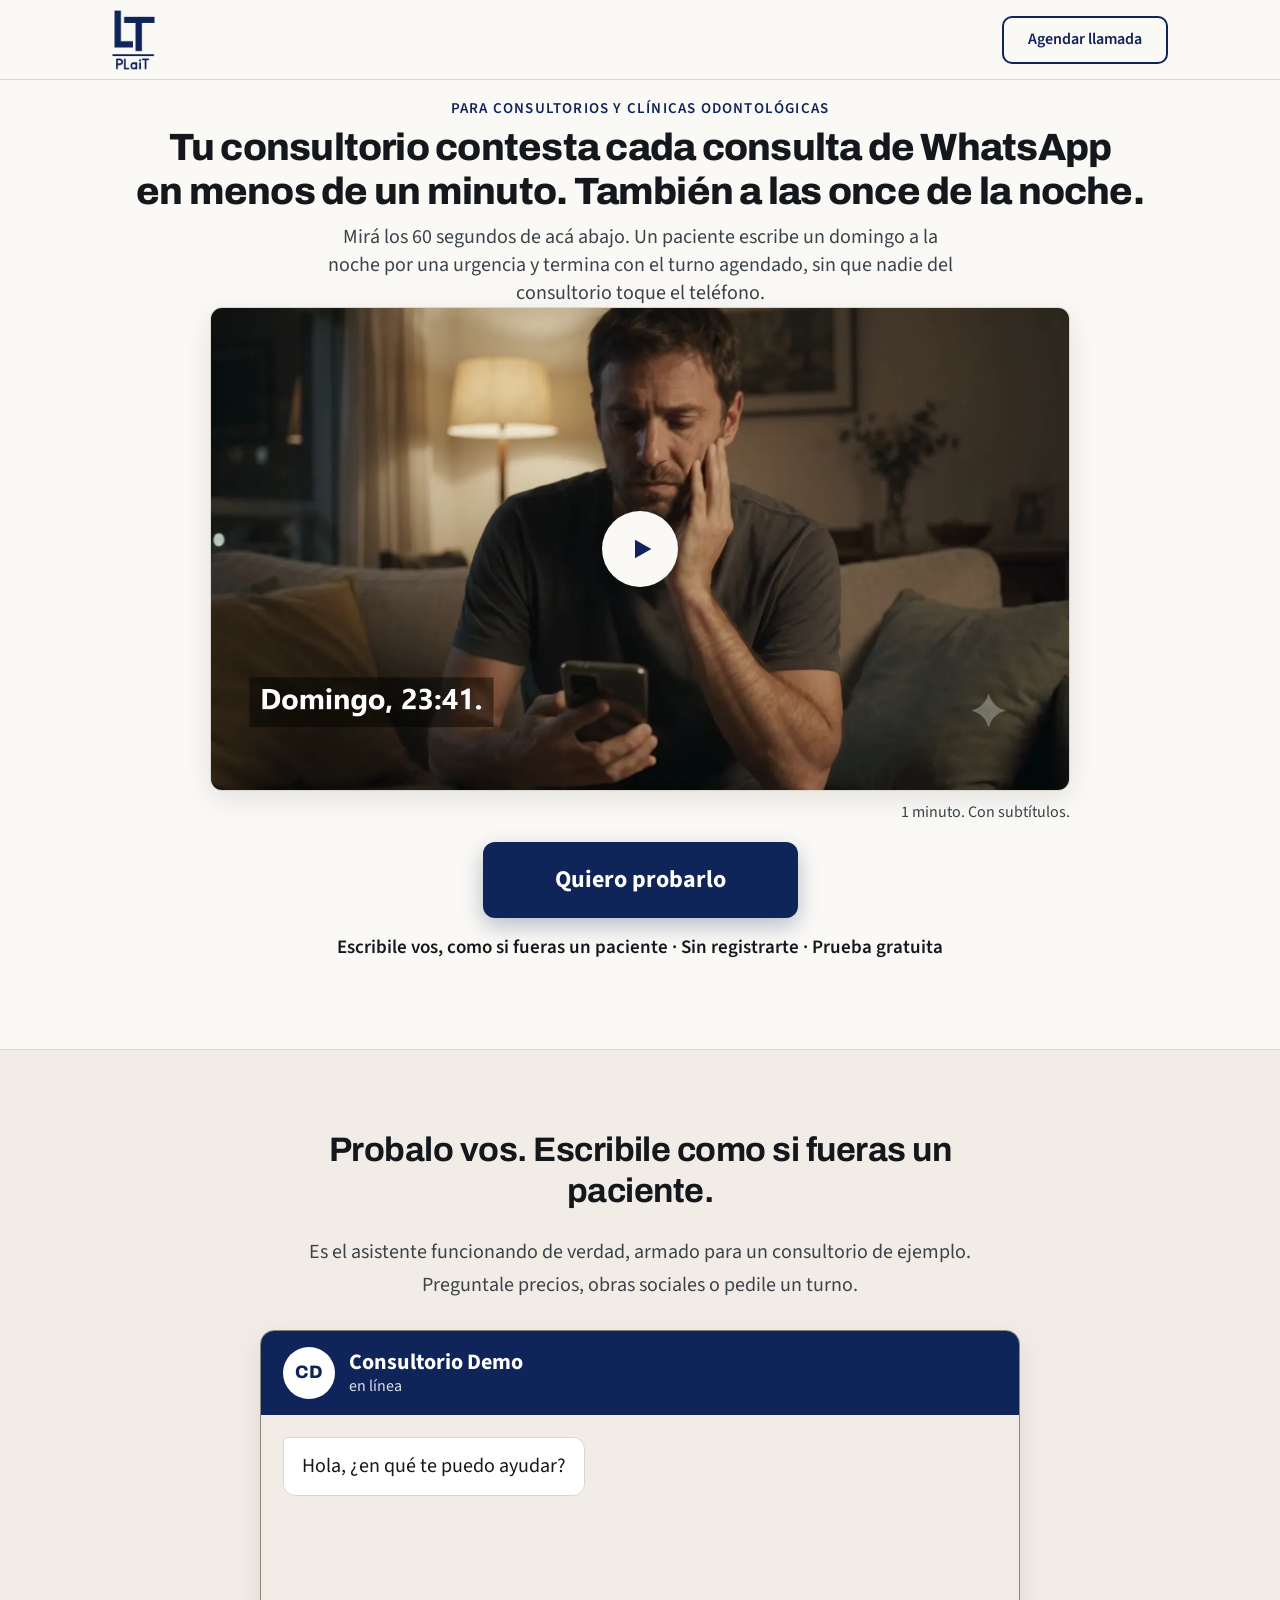
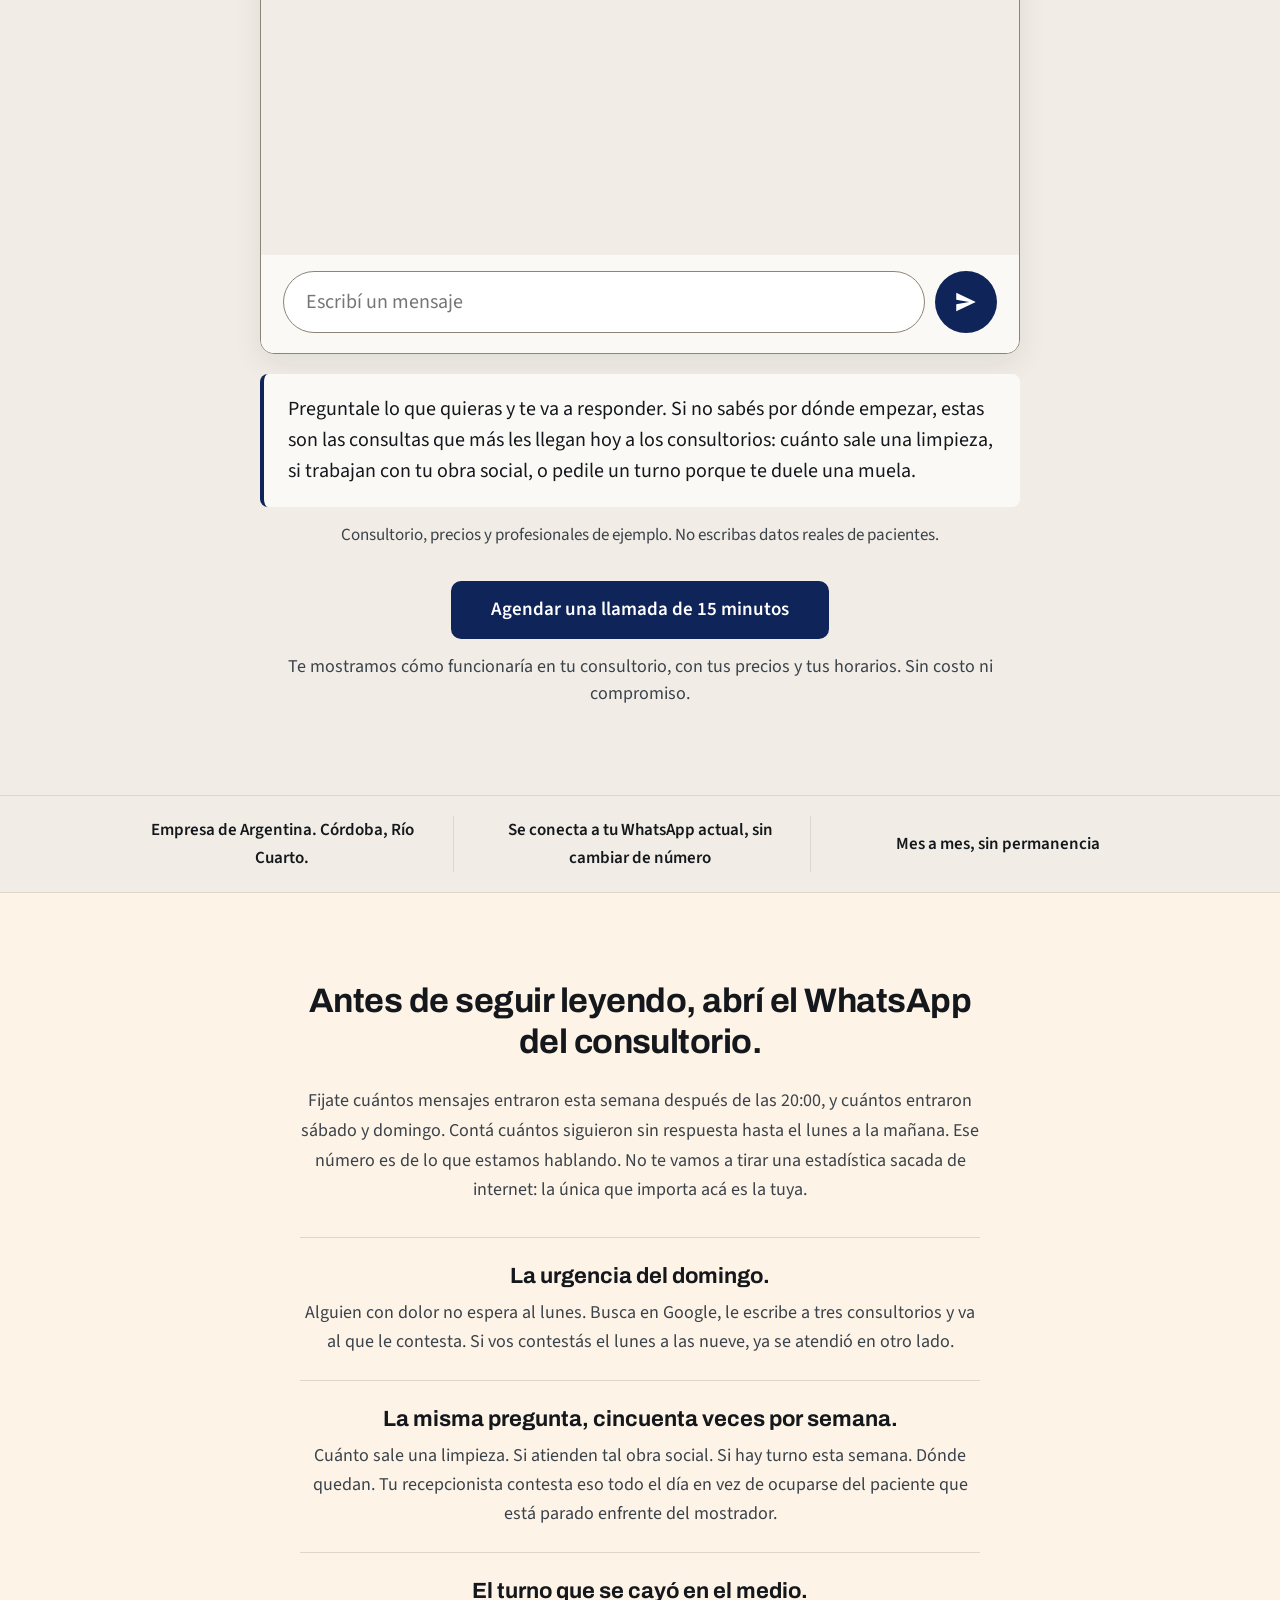
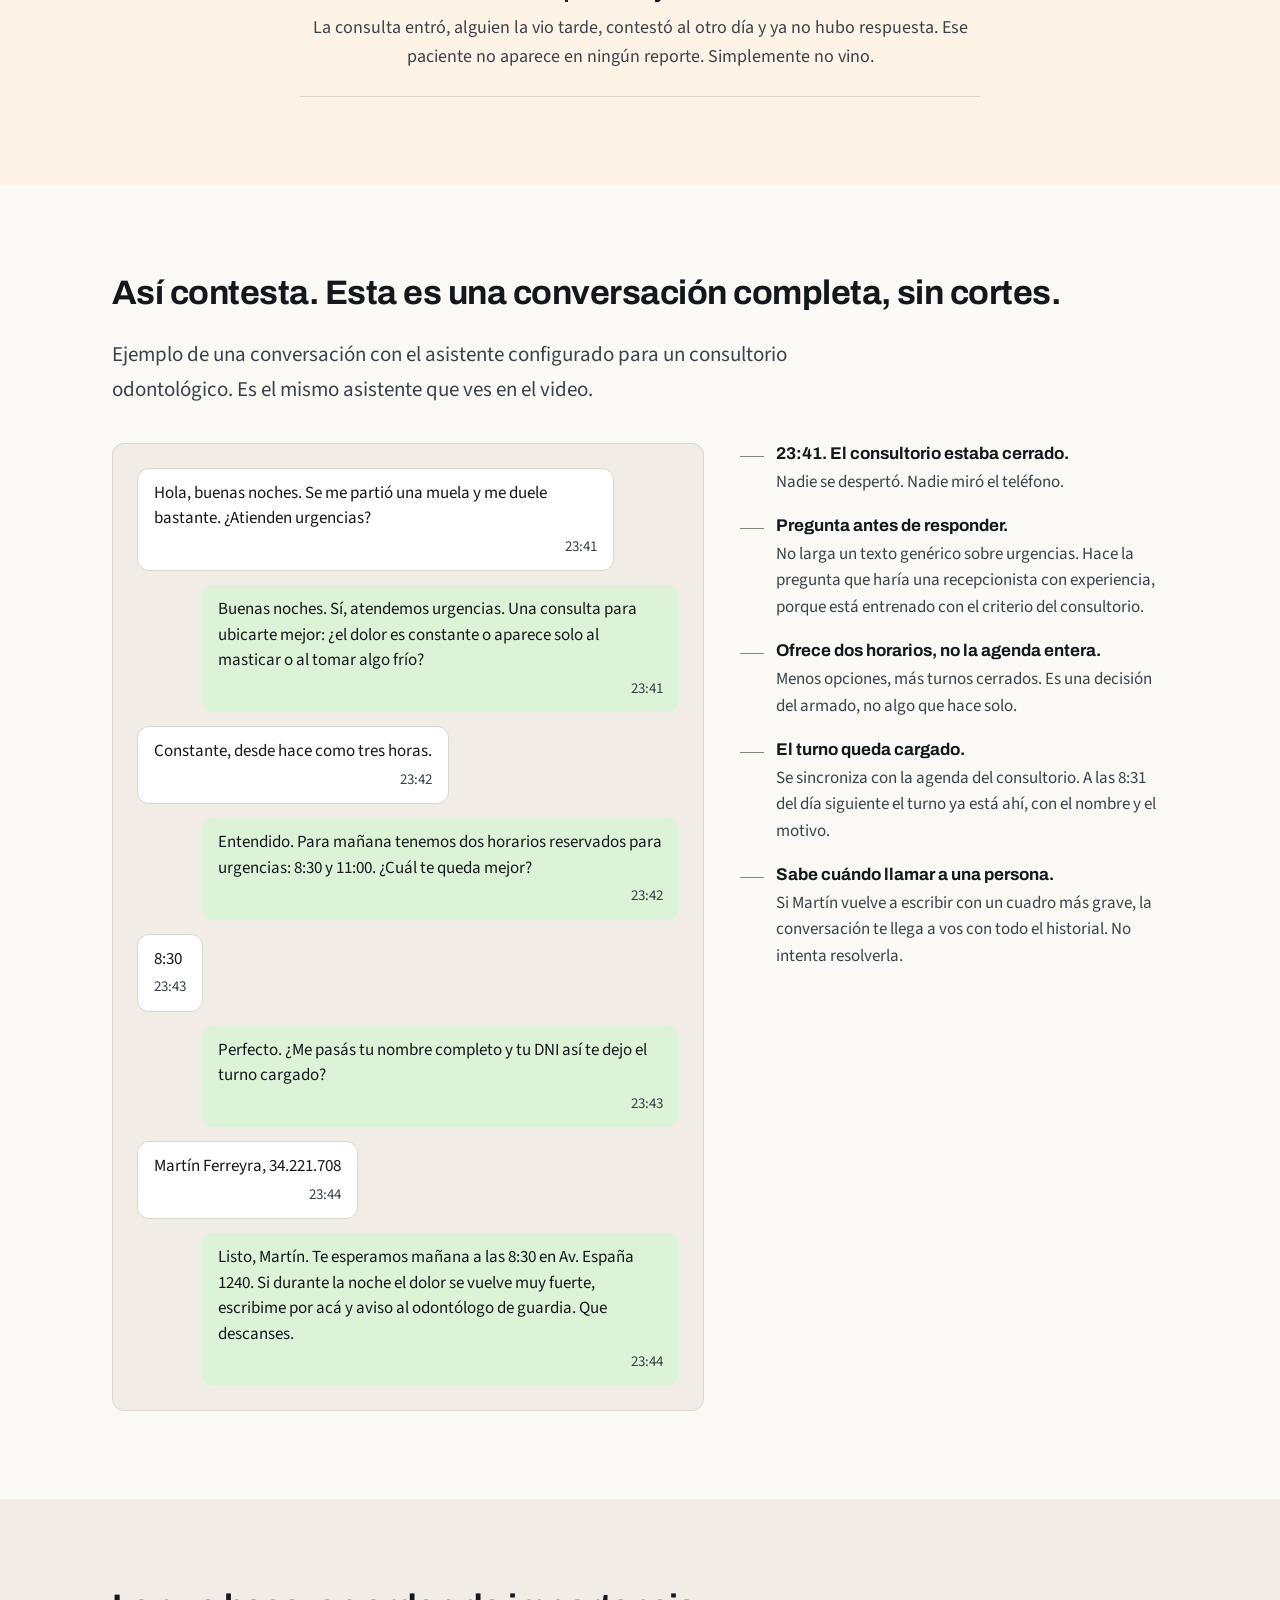
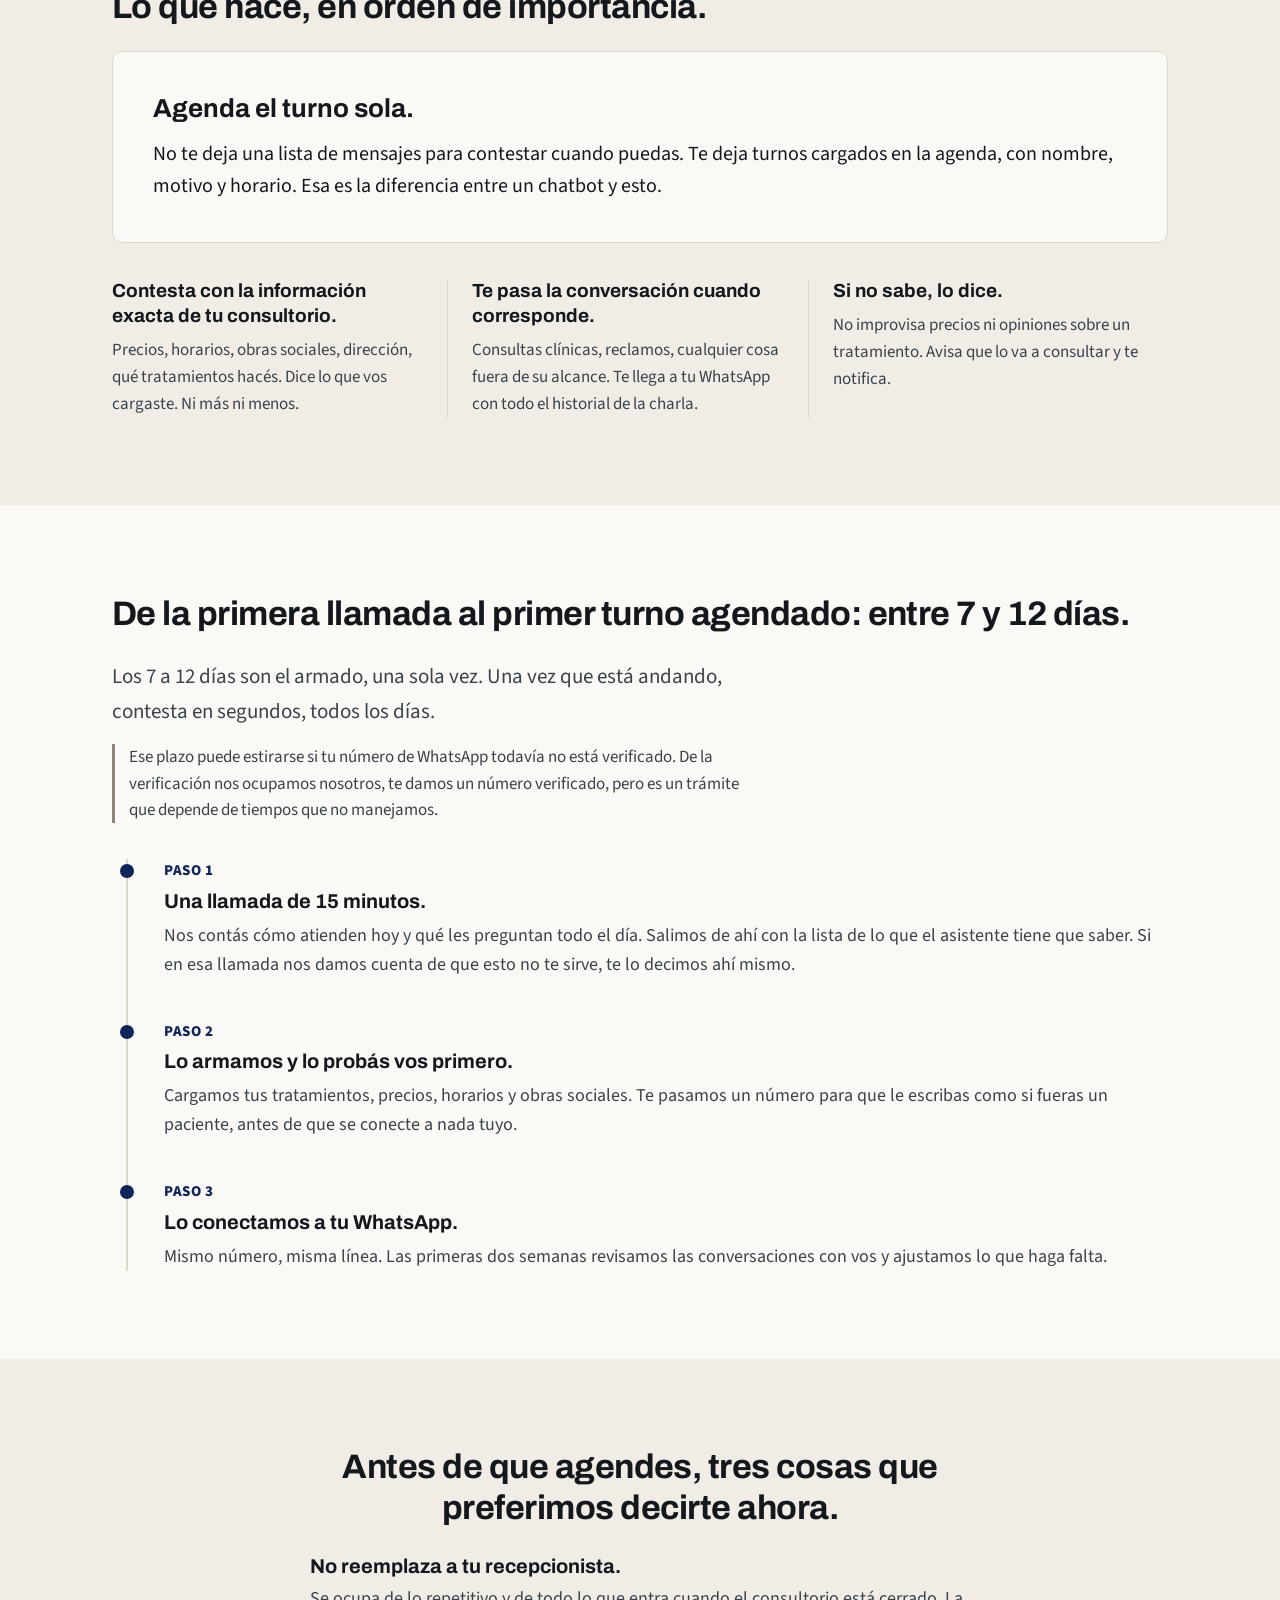
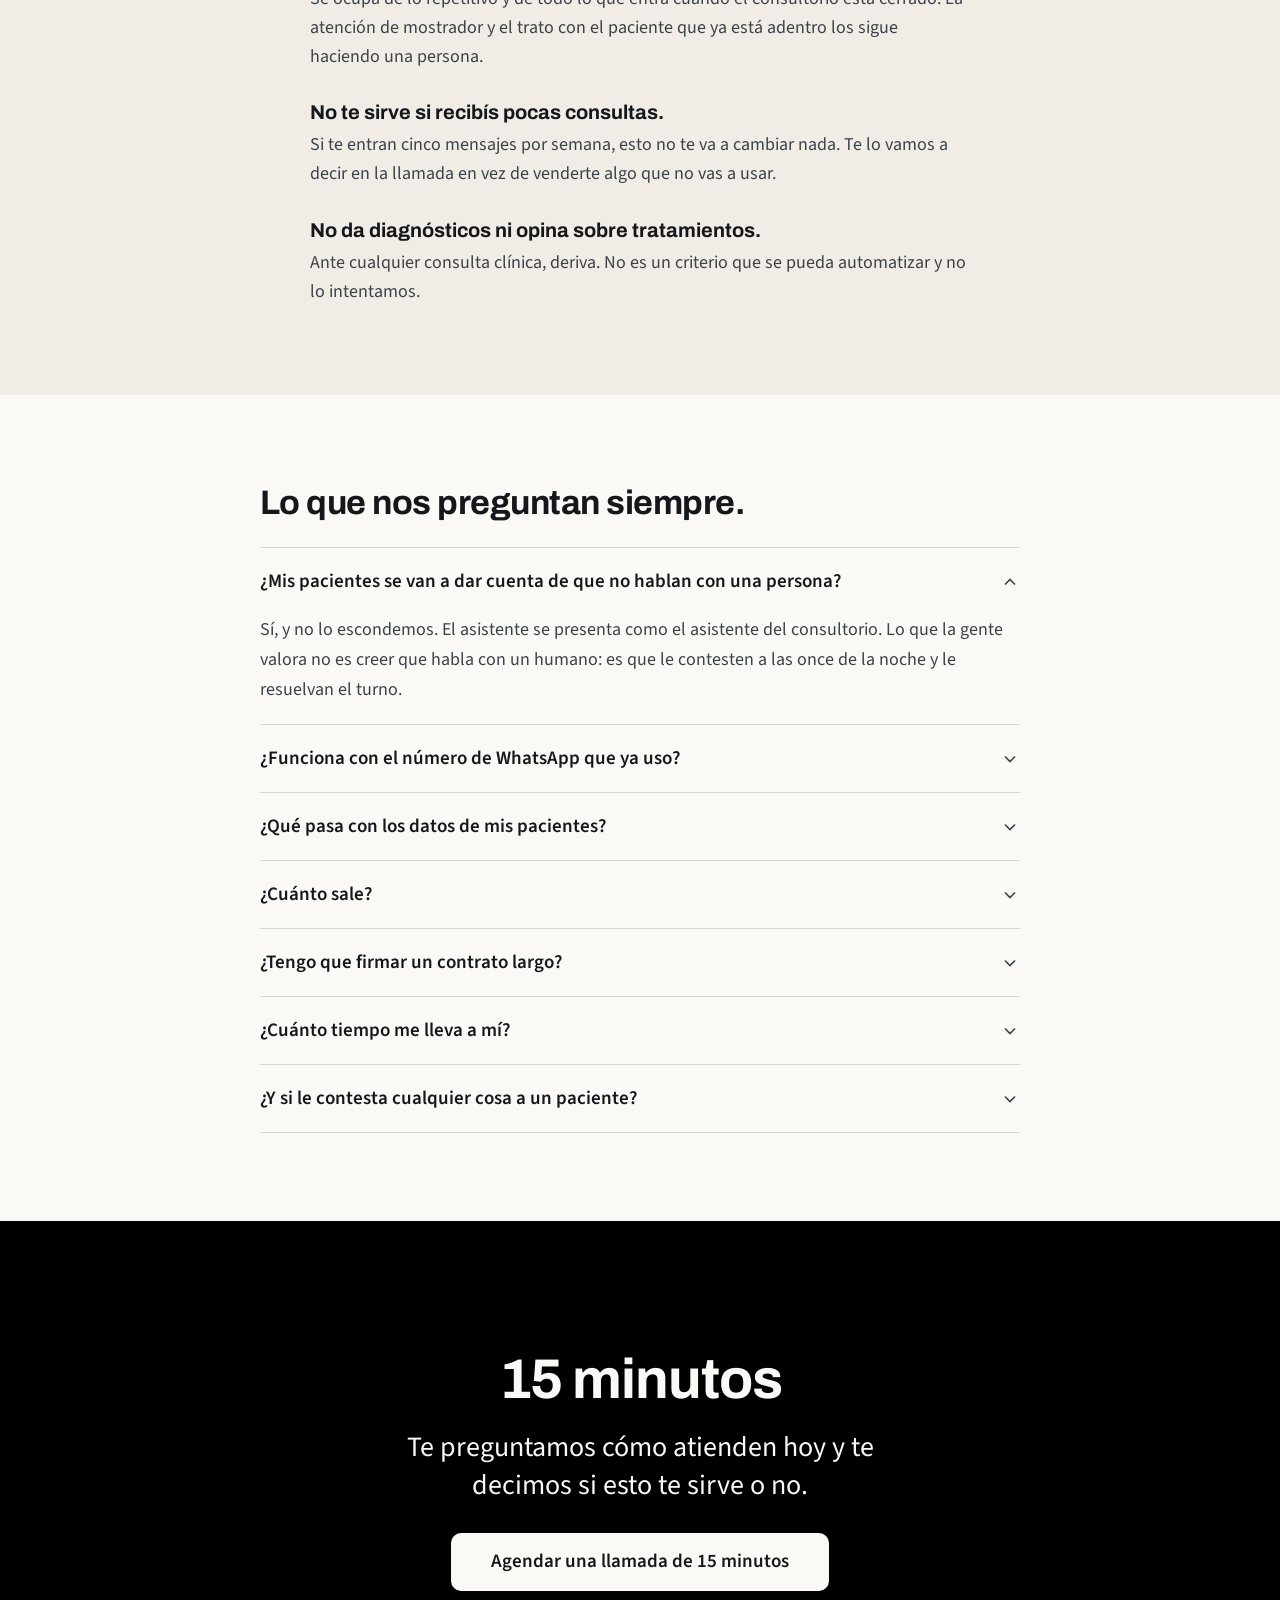
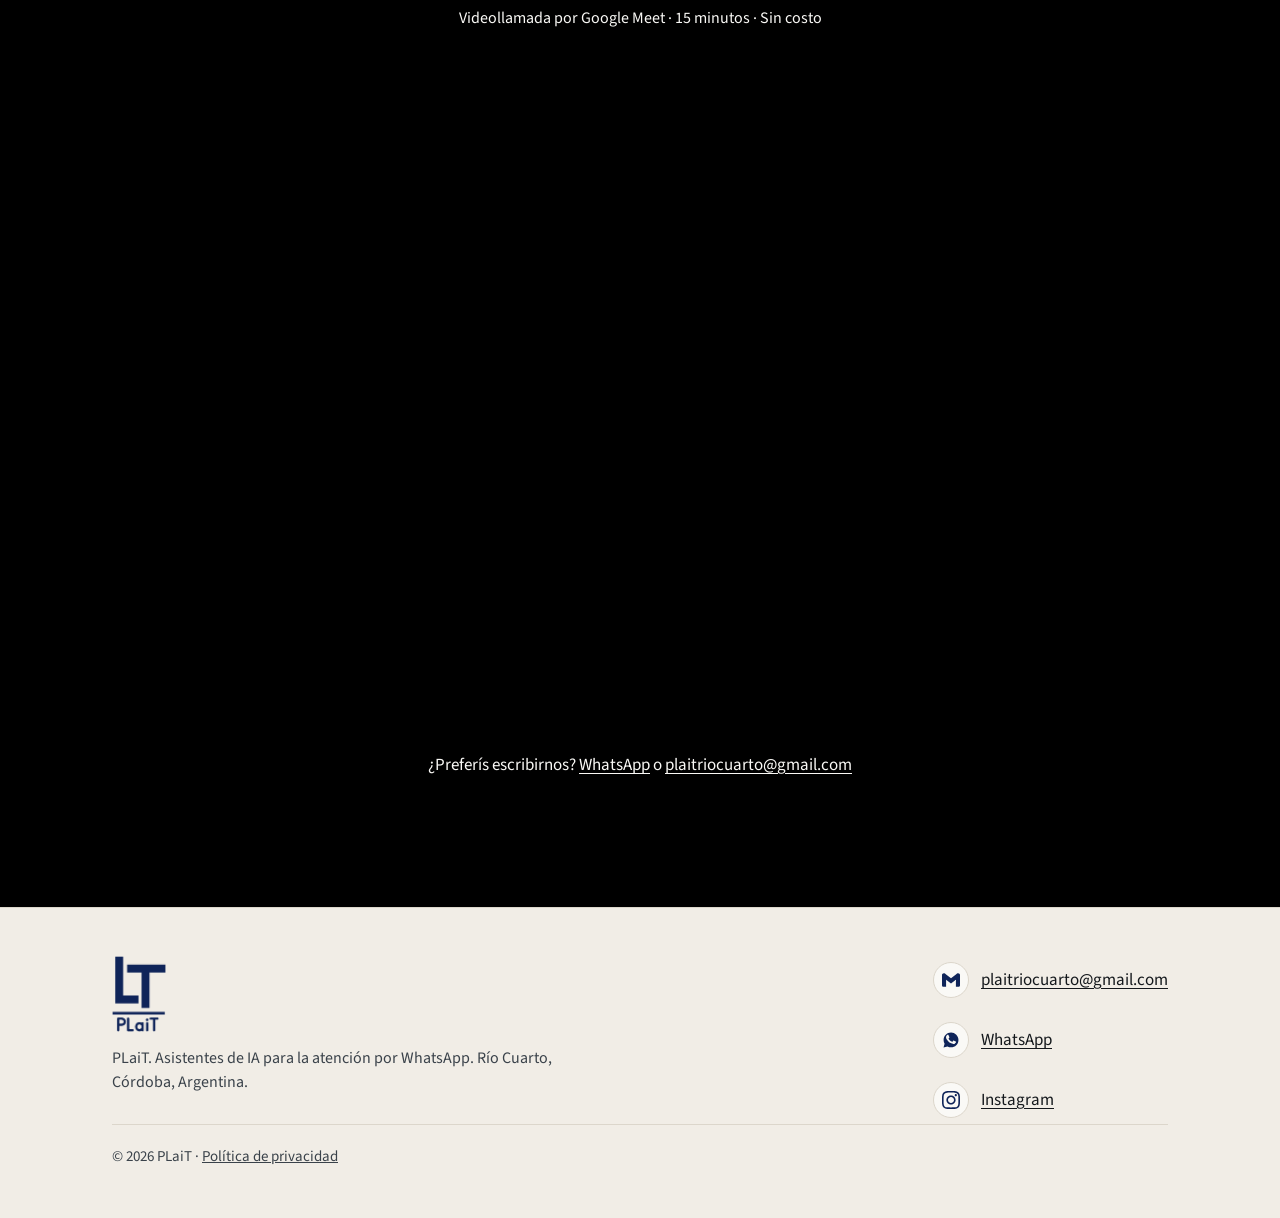
==== commit f30dff25: "feat: demo en vivo del asistente debajo del video El boton principal pasa a ser "Quiero probarlo" y " ====
--- a/index.html
+++ b/index.html
@@ -28,7 +28,7 @@
   <link rel="icon" type="image/svg+xml" href="assets/images/favicon.svg">
 
   <!-- Estilos principales -->
-  <link rel="stylesheet" href="assets/css/styles.css?v=2026091102">
+  <link rel="stylesheet" href="assets/css/styles.css?v=2026092105">
 
   <!-- Datos Estructurados JSON-LD -->
   <script type="application/ld+json">
@@ -158,8 +158,51 @@
 
         <!-- CTA Principal del Hero -->
         <div class="hero-cta-group">
+          <a href="#probar" class="btn-cta btn-probar cta-probar">Quiero probarlo</a>
+          <p class="microcopy-probar">Escribile vos, como si fueras un paciente<span class="sep" aria-hidden="true"> · </span><br class="mobile-break">Sin registrarte · Prueba gratuita</p>
+        </div>
+      </div>
+    </section>
+
+    <!-- 4.2b. Demo en vivo: el asistente funcionando de verdad -->
+    <section class="probar-section" id="probar" aria-labelledby="probar-title">
+      <div class="container">
+        <div class="probar-header">
+          <h2 id="probar-title">Probalo vos. Escribile como si fueras un paciente.</h2>
+          <p class="probar-bajada">Es el asistente funcionando de verdad, armado para un consultorio de ejemplo. Preguntale precios, obras sociales o pedile un turno.</p>
+        </div>
+
+        <div class="vivo-chat">
+          <div class="vivo-cabecera">
+            <span class="vivo-avatar" aria-hidden="true">CD</span>
+            <div class="vivo-titulo">
+              <strong>Consultorio Demo</strong>
+              <span class="vivo-estado" id="vivo-estado">en línea</span>
+            </div>
+          </div>
+
+          <div class="vivo-mensajes" id="vivo-mensajes" role="log" aria-live="polite" aria-label="Conversación con el asistente">
+            <div class="vivo-msg vivo-bot"><p>Hola, ¿en qué te puedo ayudar?</p></div>
+          </div>
+
+          <form class="vivo-form" id="vivo-form" autocomplete="off">
+            <label for="vivo-input" class="sr-only">Tu mensaje</label>
+            <input type="text" id="vivo-input" class="vivo-input" maxlength="500" placeholder="Escribí un mensaje" enterkeyhint="send">
+            <button type="submit" class="vivo-enviar" id="vivo-enviar" aria-label="Enviar mensaje">
+              <svg viewBox="0 0 24 24" aria-hidden="true"><path d="M3 20.5 21 12 3 3.5 3 10l12 2-12 2z"></path></svg>
+            </button>
+          </form>
+        </div>
+
+        <div class="vivo-recomendacion">
+          <p>Preguntale lo que quieras y te va a responder. Si no sabés por dónde empezar, estas son las consultas que más les llegan hoy a los consultorios: cuánto sale una limpieza, si trabajan con tu obra social, o pedile un turno porque te duele una muela.</p>
+        </div>
+
+        <p class="vivo-nota">Consultorio, precios y profesionales de ejemplo. No escribas datos reales de pacientes.</p>
+
+        <div class="vivo-siguiente">
           <a href="#agendar" class="btn-cta cta-cal">Agendar una llamada de 15 minutos</a>
-          <p class="microcopy">Videollamada · Sin costo · Hablás con uno de los tres socios</p>
+          <p class="microcopy">Te mostramos cómo funcionaría en tu consultorio, con tus precios y tus horarios. Sin costo ni compromiso.</p>
         </div>
       </div>
     </section>
@@ -532,7 +575,9 @@
   </footer>
 
   <!-- Scripts -->
-  <script src="assets/js/config.js?v=2026091102"></script>
+  <script src="assets/js/config.js?v=2026092101"></script>
   <script src="assets/js/main.js?v=2026091102"></script>
+  <script src="assets/js/track.js?v=2026092101"></script>
+  <script src="assets/js/demo-chat.js?v=2026092102"></script>
 </body>
 </html>
--- a/assets/css/styles.css
+++ b/assets/css/styles.css
@@ -1298,3 +1298,362 @@
     scroll-behavior: auto !important;
   }
 }
+
+/* ==========================================================================
+   Demo en vivo (#probar): el asistente funcionando, debajo del video
+   ========================================================================== */
+.sr-only {
+  position: absolute;
+  width: 1px;
+  height: 1px;
+  padding: 0;
+  margin: -1px;
+  overflow: hidden;
+  clip: rect(0, 0, 0, 0);
+  white-space: nowrap;
+  border: 0;
+}
+
+.probar-section {
+  background-color: var(--papel-2);
+  border-top: 1px solid var(--borde-suave);
+  padding: 56px 0 64px;
+}
+
+.probar-header {
+  text-align: center;
+  max-width: 680px;
+  margin: 0 auto 28px;
+}
+
+.probar-bajada {
+  font-size: 18px;
+}
+
+.vivo-chat {
+  max-width: 560px;
+  margin: 0 auto;
+  background-color: var(--papel);
+  border: 1px solid var(--borde);
+  border-radius: 14px;
+  overflow: hidden;
+  display: flex;
+  flex-direction: column;
+  box-shadow: 0 10px 30px rgba(20, 24, 28, 0.08);
+}
+
+.vivo-cabecera {
+  display: flex;
+  align-items: center;
+  gap: 12px;
+  padding: 12px 16px;
+  background-color: var(--acento);
+  color: var(--blanco);
+}
+
+.vivo-avatar {
+  display: inline-flex;
+  align-items: center;
+  justify-content: center;
+  width: 40px;
+  height: 40px;
+  border-radius: 50%;
+  background-color: var(--blanco);
+  color: var(--acento);
+  font-family: 'Archivo', sans-serif;
+  font-weight: 800;
+  font-size: 15px;
+  flex-shrink: 0;
+}
+
+.vivo-titulo {
+  display: flex;
+  flex-direction: column;
+  line-height: 1.25;
+  text-align: left;
+}
+
+.vivo-titulo strong {
+  font-size: 19px;
+}
+
+.vivo-estado {
+  font-size: 15px;
+  opacity: 0.85;
+}
+
+.vivo-mensajes {
+  height: 360px;
+  overflow-y: auto;
+  overscroll-behavior: contain;
+  padding: 16px;
+  display: flex;
+  flex-direction: column;
+  gap: 10px;
+  background-color: var(--papel-2);
+}
+
+.vivo-msg {
+  max-width: 85%;
+  padding: 12px 16px;
+  border-radius: 12px;
+  font-size: 18px;
+  line-height: 1.45;
+  text-align: left;
+}
+
+.vivo-msg p {
+  color: var(--tinta);
+  margin-bottom: 8px;
+}
+
+.vivo-msg p:last-child {
+  margin-bottom: 0;
+}
+
+.vivo-bot {
+  align-self: flex-start;
+  background-color: var(--blanco);
+  border: 1px solid var(--borde-suave);
+  border-top-left-radius: 4px;
+}
+
+.vivo-yo {
+  align-self: flex-end;
+  background-color: var(--chat-verde);
+  border-top-right-radius: 4px;
+}
+
+.vivo-puntos {
+  display: inline-flex;
+  gap: 5px;
+  padding: 14px 16px;
+}
+
+.vivo-puntos span {
+  width: 7px;
+  height: 7px;
+  border-radius: 50%;
+  background-color: var(--borde);
+  animation: vivo-latido 1.2s infinite ease-in-out;
+}
+
+.vivo-puntos span:nth-child(2) { animation-delay: 0.15s; }
+.vivo-puntos span:nth-child(3) { animation-delay: 0.3s; }
+
+@keyframes vivo-latido {
+  0%, 80%, 100% { opacity: 0.3; transform: translateY(0); }
+  40% { opacity: 1; transform: translateY(-3px); }
+}
+
+.vivo-form {
+  display: flex;
+  gap: 8px;
+  padding: 12px 16px 16px;
+  background-color: var(--papel);
+}
+
+.vivo-input {
+  flex: 1;
+  min-width: 0;
+  height: 54px;
+  padding: 0 18px;
+  font: inherit;
+  font-size: 18px; /* 16px o más evita el zoom automático de iOS al enfocar */
+  color: var(--tinta);
+  background-color: var(--blanco);
+  border: 1px solid var(--borde);
+  border-radius: 9999px;
+}
+
+.vivo-input:focus {
+  outline: 2px solid var(--acento);
+  outline-offset: 1px;
+}
+
+.vivo-enviar {
+  width: 54px;
+  height: 54px;
+  flex-shrink: 0;
+  border: 0;
+  border-radius: 50%;
+  background-color: var(--acento);
+  cursor: pointer;
+  display: inline-flex;
+  align-items: center;
+  justify-content: center;
+}
+
+.vivo-enviar svg {
+  width: 22px;
+  height: 22px;
+  fill: var(--blanco);
+}
+
+.vivo-enviar:disabled,
+.vivo-input:disabled {
+  opacity: 0.6;
+  cursor: default;
+}
+
+.vivo-nota {
+  font-size: 16px;
+  text-align: center;
+  margin: 14px auto 0;
+  max-width: 560px;
+}
+
+.vivo-recomendacion {
+  max-width: 560px;
+  margin: 20px auto 0;
+  padding: 16px 20px;
+  background-color: var(--papel);
+  border-left: 4px solid var(--acento);
+  border-radius: 8px;
+}
+
+.vivo-recomendacion p {
+  font-size: 18px;
+  line-height: 1.55;
+  color: var(--tinta);
+}
+
+.vivo-siguiente {
+  max-width: 560px;
+  margin: 32px auto 0;
+  text-align: center;
+}
+
+/* Botón grande del hero: la acción principal de la página es probar */
+.btn-probar {
+  height: 70px;
+  font-size: 22px;
+  font-weight: 700;
+  border-radius: 12px;
+  box-shadow: 0 8px 22px rgba(15, 36, 89, 0.28);
+}
+
+.microcopy-probar {
+  font-size: 18px;
+  font-weight: 600;
+  line-height: 1.45;
+  color: var(--tinta);
+  text-align: center;
+  margin-top: 16px;
+}
+
+.microcopy-probar .sep {
+  display: none;
+}
+
+/* Con el chat en pantalla, la barra fija de abajo taparía el campo de texto */
+body.chat-en-vista .mobile-sticky-bar.is-visible {
+  transform: translateY(100%);
+}
+
+@media (min-width: 768px) {
+  .probar-section {
+    padding: 80px 0 88px;
+  }
+
+  .probar-bajada {
+    font-size: 20px;
+  }
+
+  .vivo-chat,
+  .vivo-recomendacion,
+  .vivo-nota,
+  .vivo-siguiente {
+    max-width: 760px;
+  }
+
+  .vivo-cabecera {
+    padding: 16px 22px;
+    gap: 14px;
+  }
+
+  .vivo-avatar {
+    width: 52px;
+    height: 52px;
+    font-size: 18px;
+  }
+
+  .vivo-titulo strong {
+    font-size: 22px;
+  }
+
+  .vivo-estado {
+    font-size: 16px;
+  }
+
+  .vivo-mensajes {
+    height: 440px;
+    padding: 22px;
+    gap: 14px;
+  }
+
+  .vivo-msg {
+    font-size: 20px;
+    padding: 14px 18px;
+    max-width: 80%;
+  }
+
+  .vivo-form {
+    padding: 16px 22px 20px;
+    gap: 10px;
+  }
+
+  .vivo-input {
+    height: 62px;
+    font-size: 20px;
+    padding: 0 22px;
+  }
+
+  .vivo-enviar {
+    width: 62px;
+    height: 62px;
+  }
+
+  .vivo-enviar svg {
+    width: 26px;
+    height: 26px;
+  }
+
+  .vivo-recomendacion {
+    padding: 20px 24px;
+  }
+
+  .vivo-recomendacion p {
+    font-size: 20px;
+  }
+
+  .vivo-nota {
+    font-size: 17px;
+  }
+
+  .vivo-siguiente .microcopy {
+    font-size: 18px;
+  }
+
+  .btn-probar {
+    height: 76px;
+    padding: 0 72px;
+    font-size: 24px;
+  }
+
+  .hero-cta-group {
+    max-width: 680px;
+  }
+
+  .microcopy-probar {
+    font-size: 19px;
+  }
+
+  .microcopy-probar .sep {
+    display: inline;
+  }
+
+  .microcopy-probar .mobile-break {
+    display: none;
+  }
+}
